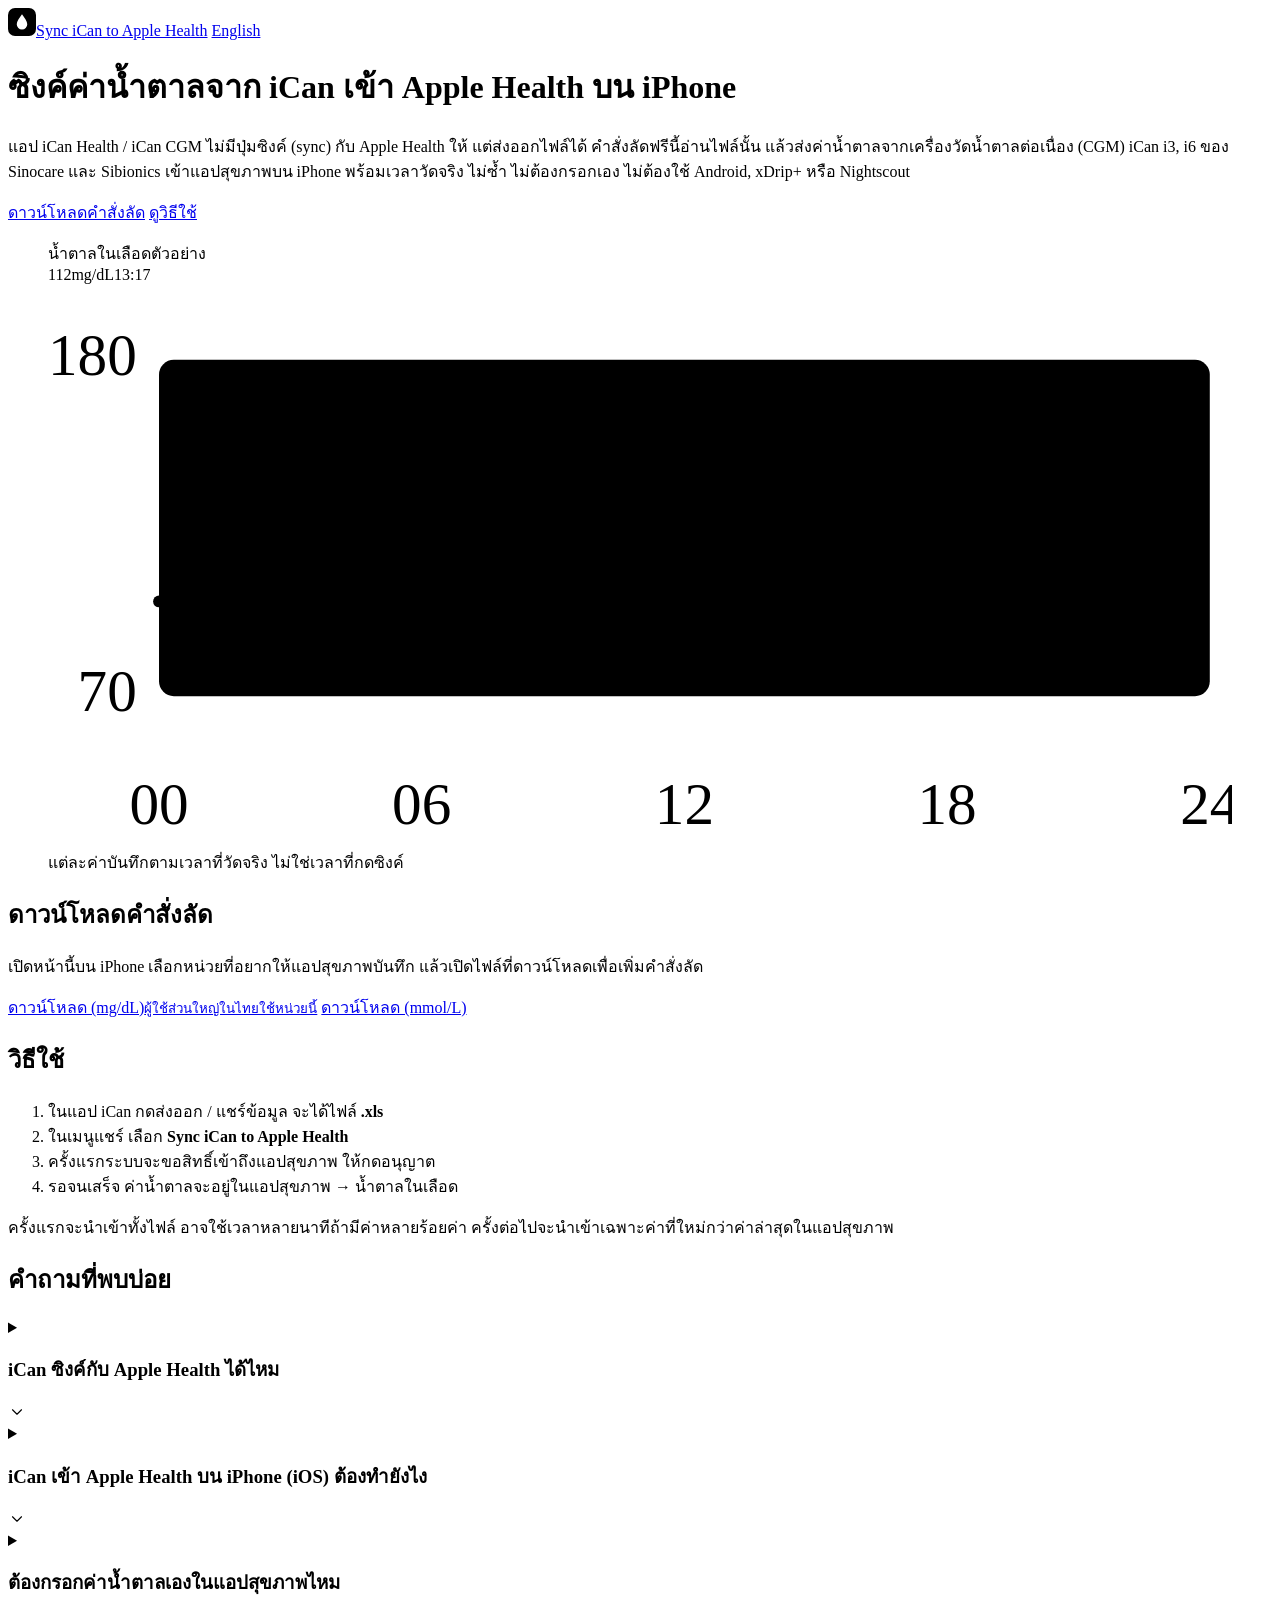
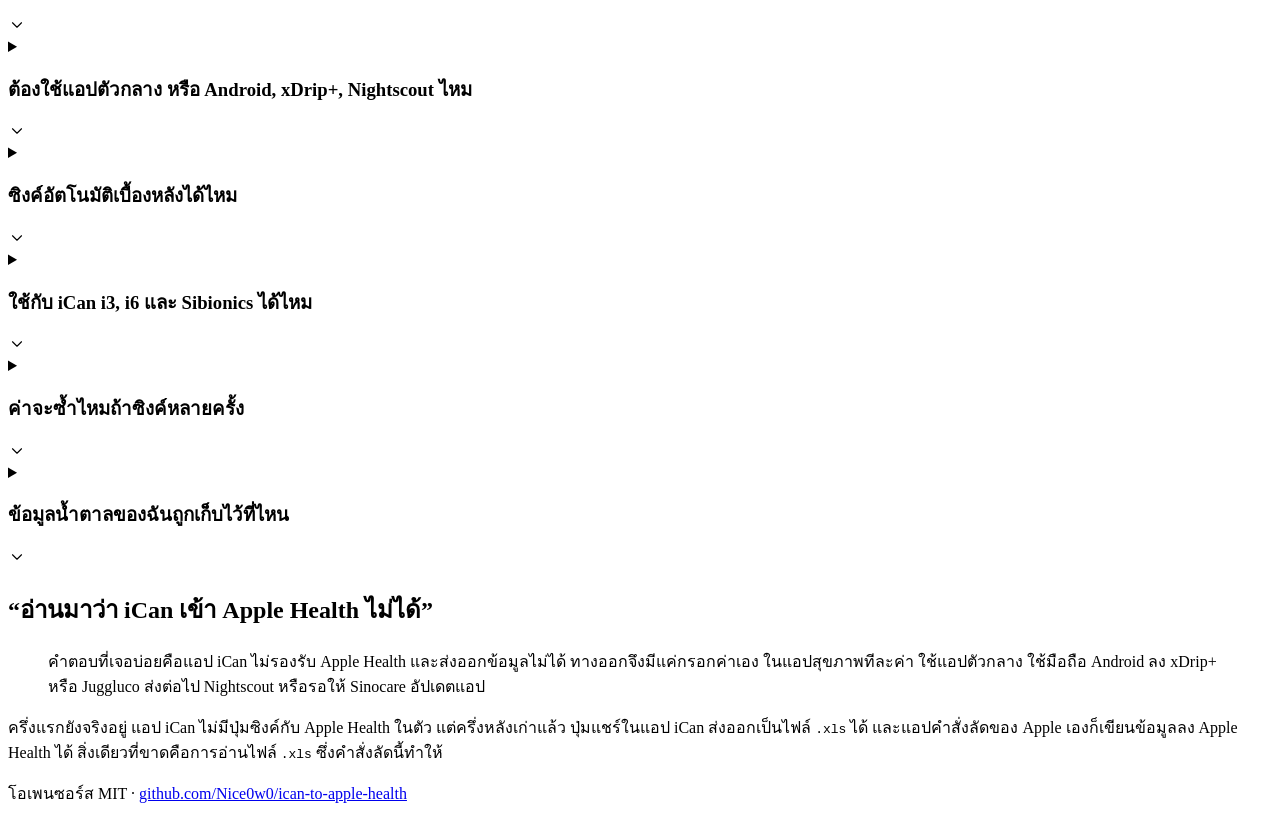
==== public/index.html @ 80357a96 "Give the download pages a direction of their own Redesigned with the unslop skill by Damir Sokolovsk" ====
<!doctype html>
<html lang="th">
<head>
<meta charset="utf-8">
<meta name="viewport" content="width=device-width, initial-scale=1">
<title>ซิงค์ iCan เข้า Apple Health บน iPhone — คำสั่งลัดฟรี</title>
<meta name="description" content="iCan เข้า Apple Health ได้ไหม? ได้ คำสั่งลัดฟรีบน iPhone ส่งค่าน้ำตาลจาก iCan CGM เข้าแอปสุขภาพพร้อมเวลาวัดจริง ไม่ต้องกรอกเอง ไม่ต้องใช้ Android หรือ xDrip+">
<link rel="canonical" href="https://ican-health-sync.vercel.app/">
<link rel="alternate" hreflang="th" href="https://ican-health-sync.vercel.app/">
<link rel="alternate" hreflang="en" href="https://ican-health-sync.vercel.app/en/">
<link rel="alternate" hreflang="x-default" href="https://ican-health-sync.vercel.app/en/">
<meta name="robots" content="index, follow">
<meta name="theme-color" content="#e5354f">

<meta property="og:type" content="website">
<meta property="og:site_name" content="Sync iCan to Apple Health">
<meta property="og:locale" content="th_TH">
<meta property="og:locale:alternate" content="en_US">
<meta property="og:url" content="https://ican-health-sync.vercel.app/">
<meta property="og:title" content="ซิงค์ iCan เข้า Apple Health บน iPhone ได้แล้ว">
<meta property="og:description" content="คำสั่งลัดฟรีที่ส่งค่าน้ำตาลจาก CGM iCan / Sibionics เข้า Apple Health พร้อมเวลาวัดจริง แชร์ไฟล์ แตะครั้งเดียว จบ">
<meta property="og:image" content="https://ican-health-sync.vercel.app/og.png">
<meta property="og:image:width" content="1200">
<meta property="og:image:height" content="630">
<meta name="twitter:card" content="summary_large_image">
<meta name="twitter:title" content="ซิงค์ iCan เข้า Apple Health บน iPhone ได้แล้ว">
<meta name="twitter:description" content="ส่งค่าน้ำตาลจาก CGM iCan / Sibionics เข้า Apple Health ด้วยคำสั่งลัดฟรี">
<meta name="twitter:image" content="https://ican-health-sync.vercel.app/og.png">

<link rel="icon" href="data:image/svg+xml,%3Csvg xmlns='http://www.w3.org/2000/svg' viewBox='0 0 32 32'%3E%3Crect width='32' height='32' rx='8' fill='%23e5354f'/%3E%3Cpath d='M16 7c-3 4.5-6 8-6 11.5a6 6 0 0 0 12 0C22 15 19 11.5 16 7z' fill='%23fff'/%3E%3C/svg%3E">

<script type="application/ld+json">
{
  "@context": "https://schema.org",
  "@graph": [
    {
      "@type": "SoftwareApplication",
      "name": "Sync iCan to Apple Health",
      "alternateName": ["ican-to-apple-health", "iCan CGM to Apple Health"],
      "applicationCategory": "HealthApplication",
      "operatingSystem": "iOS",
      "description": "คำสั่งลัด iOS ที่ส่งค่าน้ำตาลจากไฟล์ส่งออกของ CGM iCan / Sibionics เข้า Apple Health พร้อมเวลาวัดจริง",
      "url": "https://ican-health-sync.vercel.app/",
      "downloadUrl": "https://ican-health-sync.vercel.app/shortcut/mg-dL/Sync%20iCan%20to%20Apple%20Health.shortcut",
      "inLanguage": "th",
      "isAccessibleForFree": true,
      "offers": { "@type": "Offer", "price": "0", "priceCurrency": "THB" },
      "license": "https://opensource.org/licenses/MIT",
      "codeRepository": "https://github.com/Nice0w0/ican-to-apple-health",
      "author": { "@type": "Person", "name": "Nice0w0", "url": "https://github.com/Nice0w0" },
      "dateModified": "2026-11-05"
    },
    {
      "@type": "FAQPage",
      "mainEntity": [
        {
          "@type": "Question",
          "name": "iCan ซิงค์กับ Apple Health ได้ไหม",
          "acceptedAnswer": { "@type": "Answer", "text": "แอป iCan Health / iCan CGM ของ Sinocare ไม่มีปุ่มซิงค์กับ Apple Health ในตัว แต่ส่งออกข้อมูลเป็นไฟล์ .xls ได้ คำสั่งลัด Sync iCan to Apple Health อ่านไฟล์นั้นแล้วบันทึกค่าน้ำตาลลงแอปสุขภาพของ iPhone พร้อมเวลาวัดจริง" }
        },
        {
          "@type": "Question",
          "name": "iCan เข้า Apple Health บน iPhone (iOS) ต้องทำยังไง",
          "acceptedAnswer": { "@type": "Answer", "text": "ติดตั้งคำสั่งลัดจากหน้านี้ครั้งเดียว จากนั้นทุกครั้งที่อยากซิงค์ ให้กดส่งออก / แชร์ข้อมูลในแอป iCan แล้วเลือก Sync iCan to Apple Health ในเมนูแชร์ ค่าจะไปอยู่ที่แอปสุขภาพ → น้ำตาลในเลือด" }
        },
        {
          "@type": "Question",
          "name": "ต้องกรอกค่าน้ำตาลเองในแอปสุขภาพไหม",
          "acceptedAnswer": { "@type": "Answer", "text": "ไม่ต้อง CGM บันทึกค่าทุก 3 นาที ราววันละ 480 ค่า กรอกเองไม่ไหว คำสั่งลัดบันทึกให้ทุกค่าพร้อมเวลาที่วัดจริง" }
        },
        {
          "@type": "Question",
          "name": "ต้องใช้แอปตัวกลาง หรือ Android, xDrip+, Nightscout ไหม",
          "acceptedAnswer": { "@type": "Answer", "text": "ไม่ต้อง ใช้แค่ iPhone แอป iCan และแอปคำสั่งลัดที่มีมากับ iOS อยู่แล้ว ไม่ต้องตั้ง server ไม่ต้องสมัครบัญชีแอปอื่น" }
        },
        {
          "@type": "Question",
          "name": "ซิงค์อัตโนมัติเบื้องหลังได้ไหม",
          "acceptedAnswer": { "@type": "Answer", "text": "ยังไม่ได้ ต้องกดแชร์ไฟล์จากแอป iCan เอง ครั้งแรกนำเข้าทั้งไฟล์ซึ่งอาจใช้เวลาหลายนาที ครั้งต่อไปนำเข้าเฉพาะค่าใหม่ ถ้าซิงค์บ่อยจะเร็วขึ้นมาก" }
        },
        {
          "@type": "Question",
          "name": "ใช้กับ iCan i3, i6 และ Sibionics ได้ไหม",
          "acceptedAnswer": { "@type": "Answer", "text": "ได้ ใช้กับไฟล์ส่งออกจากแอป iCan ภาษาไทย ทั้งรูปแบบเดิมและรูปแบบใหม่หลังอัปเดตเดือนกันยายน 2026" }
        },
        {
          "@type": "Question",
          "name": "ค่าจะซ้ำไหมถ้าซิงค์หลายครั้ง",
          "acceptedAnswer": { "@type": "Answer", "text": "ไม่ซ้ำ คำสั่งลัดถามแอปสุขภาพก่อนว่าค่าล่าสุดที่มีคือเวลาไหน แล้วนำเข้าเฉพาะค่าที่ใหม่กว่า" }
        },
        {
          "@type": "Question",
          "name": "ข้อมูลน้ำตาลของฉันถูกเก็บไว้ที่ไหน",
          "acceptedAnswer": { "@type": "Answer", "text": "ไฟล์ถูกส่งไปแปลงที่ server แล้วส่งค่ากลับมาทันที server ไม่มีฐานข้อมูลและไม่เก็บค่าน้ำตาลไว้ ค่าถูกบันทึกในแอปสุขภาพบน iPhone ของคุณเท่านั้น" }
        }
      ]
    }
  ]
}
</script>

<link rel="stylesheet" href="/site.css">
</head>
<body>
<div class="wrap">
  <nav class="nav">
    <a class="brand" href="/"><svg width="28" height="28" viewBox="0 0 32 32" aria-hidden="true"><rect width="32" height="32" rx="8" fill="var(--accent)"/><path d="M16 7c-3 4.5-6 8-6 11.5a6 6 0 0 0 12 0C22 15 19 11.5 16 7z" fill="#fff"/></svg><span>Sync iCan to Apple Health</span></a>
    <a class="lang" href="/en/" hreflang="en" lang="en">English</a>
  </nav>

  <header class="hero">
    <div>
      <h1>ซิงค์ค่าน้ำตาลจาก iCan เข้า Apple Health บน iPhone</h1>
      <p class="lead">แอป iCan Health / iCan CGM ไม่มีปุ่มซิงค์ (sync) กับ Apple Health ให้ แต่ส่งออกไฟล์ได้ คำสั่งลัดฟรีนี้อ่านไฟล์นั้น แล้วส่งค่าน้ำตาลจากเครื่องวัดน้ำตาลต่อเนื่อง (CGM) iCan i3, i6 ของ Sinocare และ Sibionics เข้าแอปสุขภาพบน iPhone พร้อมเวลาวัดจริง ไม่ซ้ำ ไม่ต้องกรอกเอง ไม่ต้องใช้ Android, xDrip+ หรือ Nightscout</p>
      <div class="actions">
        <a class="btn" href="#download">ดาวน์โหลดคำสั่งลัด</a>
        <a class="link" href="#how">ดูวิธีใช้</a>
      </div>
    </div>
    <figure class="reading">
      <div class="reading-head"><span>น้ำตาลในเลือด</span><span class="tag">ตัวอย่าง</span></div>
      <div class="figure"><span class="value">112</span><span class="unit">mg/dL</span><span class="time">13:17</span></div>
      <svg class="chart" viewBox="0 0 320 152" role="img" aria-label="ตัวอย่างค่าน้ำตาลหนึ่งวันในแอปสุขภาพ ค่าล่าสุด 112 mg/dL เวลา 13:17">
          <rect class="band" x="30" y="20.5" width="284" height="90.9" rx="4"/>
          <line class="grid" x1="30" x2="314" y1="20.5" y2="20.5"/>
          <line class="grid" x1="30" x2="314" y1="111.5" y2="111.5"/>
          <text class="label" x="24" y="24.5" text-anchor="end">180</text>
          <text class="label" x="24" y="115.5" text-anchor="end">70</text>
          <text class="label" x="30.0" y="146" text-anchor="middle">00</text><text class="label" x="101.0" y="146" text-anchor="middle">06</text><text class="label" x="172.0" y="146" text-anchor="middle">12</text><text class="label" x="243.0" y="146" text-anchor="middle">18</text><text class="label" x="314.0" y="146" text-anchor="middle">24</text>
          <circle class="dot" cx="30.0" cy="85.8" r="1.6"/><circle class="dot" cx="31.2" cy="85.8" r="1.6"/><circle class="dot" cx="32.4" cy="85.0" r="1.6"/><circle class="dot" cx="33.5" cy="84.2" r="1.6"/><circle class="dot" cx="34.7" cy="84.2" r="1.6"/><circle class="dot" cx="35.9" cy="83.4" r="1.6"/><circle class="dot" cx="37.1" cy="83.4" r="1.6"/><circle class="dot" cx="38.3" cy="82.5" r="1.6"/><circle class="dot" cx="39.5" cy="82.5" r="1.6"/><circle class="dot" cx="40.6" cy="82.5" r="1.6"/><circle class="dot" cx="41.8" cy="82.5" r="1.6"/><circle class="dot" cx="43.0" cy="82.5" r="1.6"/><circle class="dot" cx="44.2" cy="82.5" r="1.6"/><circle class="dot" cx="45.4" cy="83.4" r="1.6"/><circle class="dot" cx="46.6" cy="83.4" r="1.6"/><circle class="dot" cx="47.8" cy="84.2" r="1.6"/><circle class="dot" cx="48.9" cy="85.0" r="1.6"/><circle class="dot" cx="50.1" cy="85.0" r="1.6"/><circle class="dot" cx="51.3" cy="85.8" r="1.6"/><circle class="dot" cx="52.5" cy="86.7" r="1.6"/><circle class="dot" cx="53.7" cy="87.5" r="1.6"/><circle class="dot" cx="54.8" cy="87.5" r="1.6"/><circle class="dot" cx="56.0" cy="88.3" r="1.6"/><circle class="dot" cx="57.2" cy="89.1" r="1.6"/><circle class="dot" cx="58.4" cy="89.1" r="1.6"/><circle class="dot" cx="59.6" cy="90.0" r="1.6"/><circle class="dot" cx="60.8" cy="90.0" r="1.6"/><circle class="dot" cx="62.0" cy="90.0" r="1.6"/><circle class="dot" cx="63.1" cy="90.8" r="1.6"/><circle class="dot" cx="64.3" cy="90.8" r="1.6"/><circle class="dot" cx="65.5" cy="90.8" r="1.6"/><circle class="dot" cx="66.7" cy="90.8" r="1.6"/><circle class="dot" cx="67.9" cy="90.0" r="1.6"/><circle class="dot" cx="69.0" cy="90.0" r="1.6"/><circle class="dot" cx="70.2" cy="90.0" r="1.6"/><circle class="dot" cx="71.4" cy="89.1" r="1.6"/><circle class="dot" cx="72.6" cy="89.1" r="1.6"/><circle class="dot" cx="73.8" cy="88.3" r="1.6"/><circle class="dot" cx="75.0" cy="88.3" r="1.6"/><circle class="dot" cx="76.2" cy="87.5" r="1.6"/><circle class="dot" cx="77.3" cy="87.5" r="1.6"/><circle class="dot" cx="78.5" cy="86.7" r="1.6"/><circle class="dot" cx="79.7" cy="86.7" r="1.6"/><circle class="dot" cx="80.9" cy="86.7" r="1.6"/><circle class="dot" cx="82.1" cy="86.7" r="1.6"/><circle class="dot" cx="83.2" cy="86.7" r="1.6"/><circle class="dot" cx="84.4" cy="86.7" r="1.6"/><circle class="dot" cx="85.6" cy="86.7" r="1.6"/><circle class="dot" cx="86.8" cy="86.7" r="1.6"/><circle class="dot" cx="88.0" cy="87.5" r="1.6"/><circle class="dot" cx="89.2" cy="87.5" r="1.6"/><circle class="dot" cx="90.3" cy="88.3" r="1.6"/><circle class="dot" cx="91.5" cy="88.3" r="1.6"/><circle class="dot" cx="92.7" cy="89.1" r="1.6"/><circle class="dot" cx="93.9" cy="90.0" r="1.6"/><circle class="dot" cx="95.1" cy="90.0" r="1.6"/><circle class="dot" cx="96.3" cy="90.8" r="1.6"/><circle class="dot" cx="97.5" cy="91.6" r="1.6"/><circle class="dot" cx="98.6" cy="92.5" r="1.6"/><circle class="dot" cx="99.8" cy="92.5" r="1.6"/><circle class="dot" cx="101.0" cy="93.3" r="1.6"/><circle class="dot" cx="102.2" cy="93.3" r="1.6"/><circle class="dot" cx="103.4" cy="94.1" r="1.6"/><circle class="dot" cx="104.5" cy="94.1" r="1.6"/><circle class="dot" cx="105.7" cy="94.1" r="1.6"/><circle class="dot" cx="106.9" cy="94.1" r="1.6"/><circle class="dot" cx="108.1" cy="94.1" r="1.6"/><circle class="dot" cx="109.3" cy="93.3" r="1.6"/><circle class="dot" cx="110.5" cy="93.3" r="1.6"/><circle class="dot" cx="111.7" cy="92.5" r="1.6"/><circle class="dot" cx="112.8" cy="91.6" r="1.6"/><circle class="dot" cx="114.0" cy="90.8" r="1.6"/><circle class="dot" cx="115.2" cy="90.0" r="1.6"/><circle class="dot" cx="116.4" cy="88.3" r="1.6"/><circle class="dot" cx="117.6" cy="85.8" r="1.6"/><circle class="dot" cx="118.8" cy="83.4" r="1.6"/><circle class="dot" cx="119.9" cy="80.1" r="1.6"/><circle class="dot" cx="121.1" cy="75.9" r="1.6"/><circle class="dot" cx="122.3" cy="71.0" r="1.6"/><circle class="dot" cx="123.5" cy="65.2" r="1.6"/><circle class="dot" cx="124.7" cy="58.6" r="1.6"/><circle class="dot" cx="125.9" cy="51.9" r="1.6"/><circle class="dot" cx="127.0" cy="46.2" r="1.6"/><circle class="dot" cx="128.2" cy="40.4" r="1.6"/><circle class="dot" cx="129.4" cy="36.2" r="1.6"/><circle class="dot" cx="130.6" cy="33.8" r="1.6"/><circle class="dot" cx="131.8" cy="32.9" r="1.6"/><circle class="dot" cx="132.9" cy="33.8" r="1.6"/><circle class="dot" cx="134.1" cy="37.1" r="1.6"/><circle class="dot" cx="135.3" cy="41.2" r="1.6"/><circle class="dot" cx="136.5" cy="47.0" r="1.6"/><circle class="dot" cx="137.7" cy="52.8" r="1.6"/><circle class="dot" cx="138.9" cy="59.4" r="1.6"/><circle class="dot" cx="140.1" cy="66.0" r="1.6"/><circle class="dot" cx="141.2" cy="71.8" r="1.6"/><circle class="dot" cx="142.4" cy="75.9" r="1.6"/><circle class="dot" cx="143.6" cy="80.1" r="1.6"/><circle class="dot" cx="144.8" cy="83.4" r="1.6"/><circle class="dot" cx="146.0" cy="85.8" r="1.6"/><circle class="dot" cx="147.1" cy="87.5" r="1.6"/><circle class="dot" cx="148.3" cy="88.3" r="1.6"/><circle class="dot" cx="149.5" cy="89.1" r="1.6"/><circle class="dot" cx="150.7" cy="89.1" r="1.6"/><circle class="dot" cx="151.9" cy="89.1" r="1.6"/><circle class="dot" cx="153.1" cy="89.1" r="1.6"/><circle class="dot" cx="154.2" cy="89.1" r="1.6"/><circle class="dot" cx="155.4" cy="88.3" r="1.6"/><circle class="dot" cx="156.6" cy="88.3" r="1.6"/><circle class="dot" cx="157.8" cy="87.5" r="1.6"/><circle class="dot" cx="159.0" cy="86.7" r="1.6"/><circle class="dot" cx="160.2" cy="86.7" r="1.6"/><circle class="dot" cx="161.3" cy="85.8" r="1.6"/><circle class="dot" cx="162.5" cy="85.0" r="1.6"/><circle class="dot" cx="163.7" cy="84.2" r="1.6"/><circle class="dot" cx="164.9" cy="82.5" r="1.6"/><circle class="dot" cx="166.1" cy="81.7" r="1.6"/><circle class="dot" cx="167.3" cy="79.2" r="1.6"/><circle class="dot" cx="168.4" cy="76.7" r="1.6"/><circle class="dot" cx="169.6" cy="73.4" r="1.6"/><circle class="dot" cx="170.8" cy="68.5" r="1.6"/><circle class="dot" cx="172.0" cy="63.5" r="1.6"/><circle class="dot" cx="173.2" cy="58.6" r="1.6"/><circle class="dot" cx="174.4" cy="53.6" r="1.6"/><circle class="dot" cx="175.6" cy="49.5" r="1.6"/><circle class="dot" cx="176.7" cy="47.0" r="1.6"/><circle class="dot" cx="177.9" cy="46.2" r="1.6"/><circle class="dot" cx="179.1" cy="47.8" r="1.6"/><circle class="dot" cx="180.3" cy="51.1" r="1.6"/><circle class="dot" cx="181.5" cy="56.1" r="1.6"/><circle class="dot" cx="182.7" cy="61.9" r="1.6"/><circle class="dot" cx="183.8" cy="68.5" r="1.6"/><circle class="dot" cx="185.0" cy="74.3" r="1.6"/>
          <circle class="now-ring" cx="187.2" cy="76.7" r="8"/>
          <circle class="now" cx="187.2" cy="76.7" r="4"/>
        </svg>
      <figcaption class="caption">แต่ละค่าบันทึกตามเวลาที่วัดจริง ไม่ใช่เวลาที่กดซิงค์</figcaption>
    </figure>
  </header>
</div>

<main class="wrap">
  <section class="block" id="download">
    <h2>ดาวน์โหลดคำสั่งลัด</h2>
    <p class="intro">เปิดหน้านี้บน iPhone เลือกหน่วยที่อยากให้แอปสุขภาพบันทึก แล้วเปิดไฟล์ที่ดาวน์โหลดเพื่อเพิ่มคำสั่งลัด</p>
    <div class="downloads">
        <a class="btn" href="/shortcut/mg-dL/Sync%20iCan%20to%20Apple%20Health.shortcut" download>ดาวน์โหลด (mg/dL)<small>ผู้ใช้ส่วนใหญ่ในไทยใช้หน่วยนี้</small></a>
        <a class="btn secondary" href="/shortcut/mmol-L/Sync%20iCan%20to%20Apple%20Health.shortcut" download>ดาวน์โหลด (mmol/L)</a>
    </div>
  </section>
  <section class="block" id="how">
    <h2>วิธีใช้</h2>
    <ol class="steps">
      <li><span>ในแอป iCan กดส่งออก / แชร์ข้อมูล จะได้ไฟล์ <strong>.xls</strong></span></li>
      <li><span>ในเมนูแชร์ เลือก <strong>Sync iCan to Apple Health</strong></span></li>
      <li><span>ครั้งแรกระบบจะขอสิทธิ์เข้าถึงแอปสุขภาพ ให้กดอนุญาต</span></li>
      <li><span>รอจนเสร็จ ค่าน้ำตาลจะอยู่ในแอปสุขภาพ → น้ำตาลในเลือด</span></li>
    </ol>
    <p class="muted">ครั้งแรกจะนำเข้าทั้งไฟล์ อาจใช้เวลาหลายนาทีถ้ามีค่าหลายร้อยค่า ครั้งต่อไปจะนำเข้าเฉพาะค่าที่ใหม่กว่าค่าล่าสุดในแอปสุขภาพ</p>
  </section>
  <section class="block" id="faq">
    <h2>คำถามที่พบบ่อย</h2>
    <div class="faq">
      <details>
        <summary><h3>iCan ซิงค์กับ Apple Health ได้ไหม</h3><svg width="18" height="18" viewBox="0 0 24 24" fill="none" stroke="currentColor" stroke-width="1.5" stroke-linecap="round" stroke-linejoin="round" aria-hidden="true"><path d="m6 9 6 6 6-6"/></svg></summary>
        <p>แอป iCan Health / iCan CGM ของ Sinocare ไม่มีปุ่มซิงค์กับ Apple Health ในตัว แต่ส่งออกข้อมูลเป็นไฟล์ .xls ได้ คำสั่งลัด Sync iCan to Apple Health อ่านไฟล์นั้นแล้วบันทึกค่าน้ำตาลลงแอปสุขภาพของ iPhone พร้อมเวลาวัดจริง</p>
      </details>
      <details>
        <summary><h3>iCan เข้า Apple Health บน iPhone (iOS) ต้องทำยังไง</h3><svg width="18" height="18" viewBox="0 0 24 24" fill="none" stroke="currentColor" stroke-width="1.5" stroke-linecap="round" stroke-linejoin="round" aria-hidden="true"><path d="m6 9 6 6 6-6"/></svg></summary>
        <p>ติดตั้งคำสั่งลัดจากหน้านี้ครั้งเดียว จากนั้นทุกครั้งที่อยากซิงค์ ให้กดส่งออก / แชร์ข้อมูลในแอป iCan แล้วเลือก <strong>Sync iCan to Apple Health</strong> ในเมนูแชร์ ค่าจะไปอยู่ที่แอปสุขภาพ → น้ำตาลในเลือด</p>
      </details>
      <details>
        <summary><h3>ต้องกรอกค่าน้ำตาลเองในแอปสุขภาพไหม</h3><svg width="18" height="18" viewBox="0 0 24 24" fill="none" stroke="currentColor" stroke-width="1.5" stroke-linecap="round" stroke-linejoin="round" aria-hidden="true"><path d="m6 9 6 6 6-6"/></svg></summary>
        <p>ไม่ต้อง CGM บันทึกค่าทุก 3 นาที ราววันละ 480 ค่า กรอกเองไม่ไหว คำสั่งลัดบันทึกให้ทุกค่าพร้อมเวลาที่วัดจริง</p>
      </details>
      <details>
        <summary><h3>ต้องใช้แอปตัวกลาง หรือ Android, xDrip+, Nightscout ไหม</h3><svg width="18" height="18" viewBox="0 0 24 24" fill="none" stroke="currentColor" stroke-width="1.5" stroke-linecap="round" stroke-linejoin="round" aria-hidden="true"><path d="m6 9 6 6 6-6"/></svg></summary>
        <p>ไม่ต้อง ใช้แค่ iPhone แอป iCan และแอปคำสั่งลัดที่มีมากับ iOS อยู่แล้ว ไม่ต้องตั้ง server ไม่ต้องสมัครบัญชีแอปอื่น</p>
      </details>
      <details>
        <summary><h3>ซิงค์อัตโนมัติเบื้องหลังได้ไหม</h3><svg width="18" height="18" viewBox="0 0 24 24" fill="none" stroke="currentColor" stroke-width="1.5" stroke-linecap="round" stroke-linejoin="round" aria-hidden="true"><path d="m6 9 6 6 6-6"/></svg></summary>
        <p>ยังไม่ได้ ต้องกดแชร์ไฟล์จากแอป iCan เอง ครั้งแรกนำเข้าทั้งไฟล์ซึ่งอาจใช้เวลาหลายนาที ครั้งต่อไปนำเข้าเฉพาะค่าใหม่ ถ้าซิงค์บ่อยจะเร็วขึ้นมาก</p>
      </details>
      <details>
        <summary><h3>ใช้กับ iCan i3, i6 และ Sibionics ได้ไหม</h3><svg width="18" height="18" viewBox="0 0 24 24" fill="none" stroke="currentColor" stroke-width="1.5" stroke-linecap="round" stroke-linejoin="round" aria-hidden="true"><path d="m6 9 6 6 6-6"/></svg></summary>
        <p>ได้ ใช้กับไฟล์ส่งออกจากแอป iCan ภาษาไทย ทั้งรูปแบบเดิมและรูปแบบใหม่หลังอัปเดตเดือนกันยายน 2026</p>
      </details>
      <details>
        <summary><h3>ค่าจะซ้ำไหมถ้าซิงค์หลายครั้ง</h3><svg width="18" height="18" viewBox="0 0 24 24" fill="none" stroke="currentColor" stroke-width="1.5" stroke-linecap="round" stroke-linejoin="round" aria-hidden="true"><path d="m6 9 6 6 6-6"/></svg></summary>
        <p>ไม่ซ้ำ คำสั่งลัดถามแอปสุขภาพก่อนว่าค่าล่าสุดที่มีคือเวลาไหน แล้วนำเข้าเฉพาะค่าที่ใหม่กว่า</p>
      </details>
      <details>
        <summary><h3>ข้อมูลน้ำตาลของฉันถูกเก็บไว้ที่ไหน</h3><svg width="18" height="18" viewBox="0 0 24 24" fill="none" stroke="currentColor" stroke-width="1.5" stroke-linecap="round" stroke-linejoin="round" aria-hidden="true"><path d="m6 9 6 6 6-6"/></svg></summary>
        <p>ไฟล์ถูกส่งไปแปลงที่ server แล้วส่งค่ากลับมาทันที server ไม่มีฐานข้อมูลและไม่เก็บค่าน้ำตาลไว้ ค่าถูกบันทึกในแอปสุขภาพบน iPhone ของคุณเท่านั้น</p>
      </details>
    </div>
  </section>
  <section class="block">
    <h2>“อ่านมาว่า iCan เข้า Apple Health ไม่ได้”</h2>
    <blockquote class="heard"><p>คำตอบที่เจอบ่อยคือแอป iCan ไม่รองรับ Apple Health และส่งออกข้อมูลไม่ได้ ทางออกจึงมีแค่กรอกค่าเอง ในแอปสุขภาพทีละค่า ใช้แอปตัวกลาง ใช้มือถือ Android ลง xDrip+ หรือ Juggluco ส่งต่อไป Nightscout หรือรอให้ Sinocare อัปเดตแอป</p></blockquote>
    <p>ครึ่งแรกยังจริงอยู่ แอป iCan ไม่มีปุ่มซิงค์กับ Apple Health ในตัว แต่ครึ่งหลังเก่าแล้ว ปุ่มแชร์ในแอป iCan ส่งออกเป็นไฟล์ <code>.xls</code> ได้ และแอปคำสั่งลัดของ Apple เองก็เขียนข้อมูลลง Apple Health ได้ สิ่งเดียวที่ขาดคือการอ่านไฟล์ <code>.xls</code> ซึ่งคำสั่งลัดนี้ทำให้</p>
  </section>
</main>

<div class="wrap">
  <footer class="foot"><p>โอเพนซอร์ส MIT · <a href="https://github.com/Nice0w0/ican-to-apple-health">github.com/Nice0w0/ican-to-apple-health</a></p></footer>
</div>
</body>
</html>
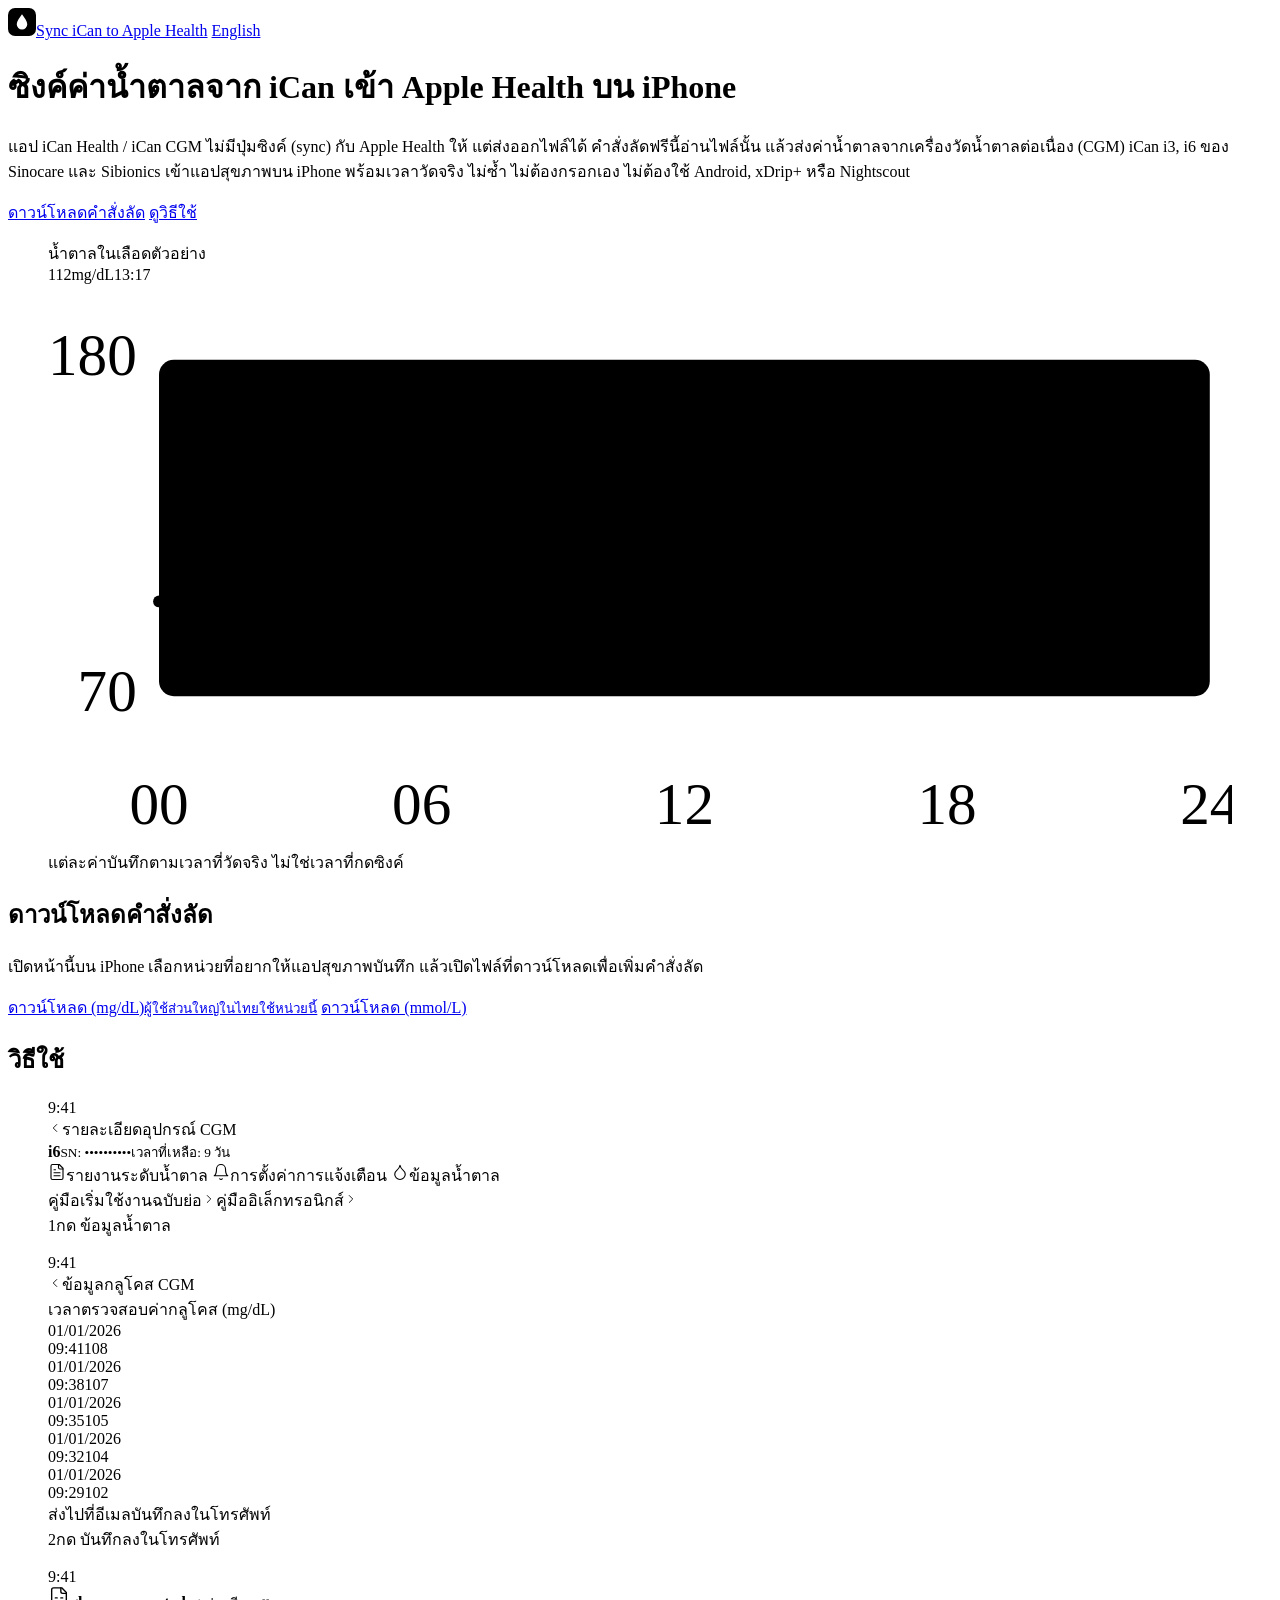
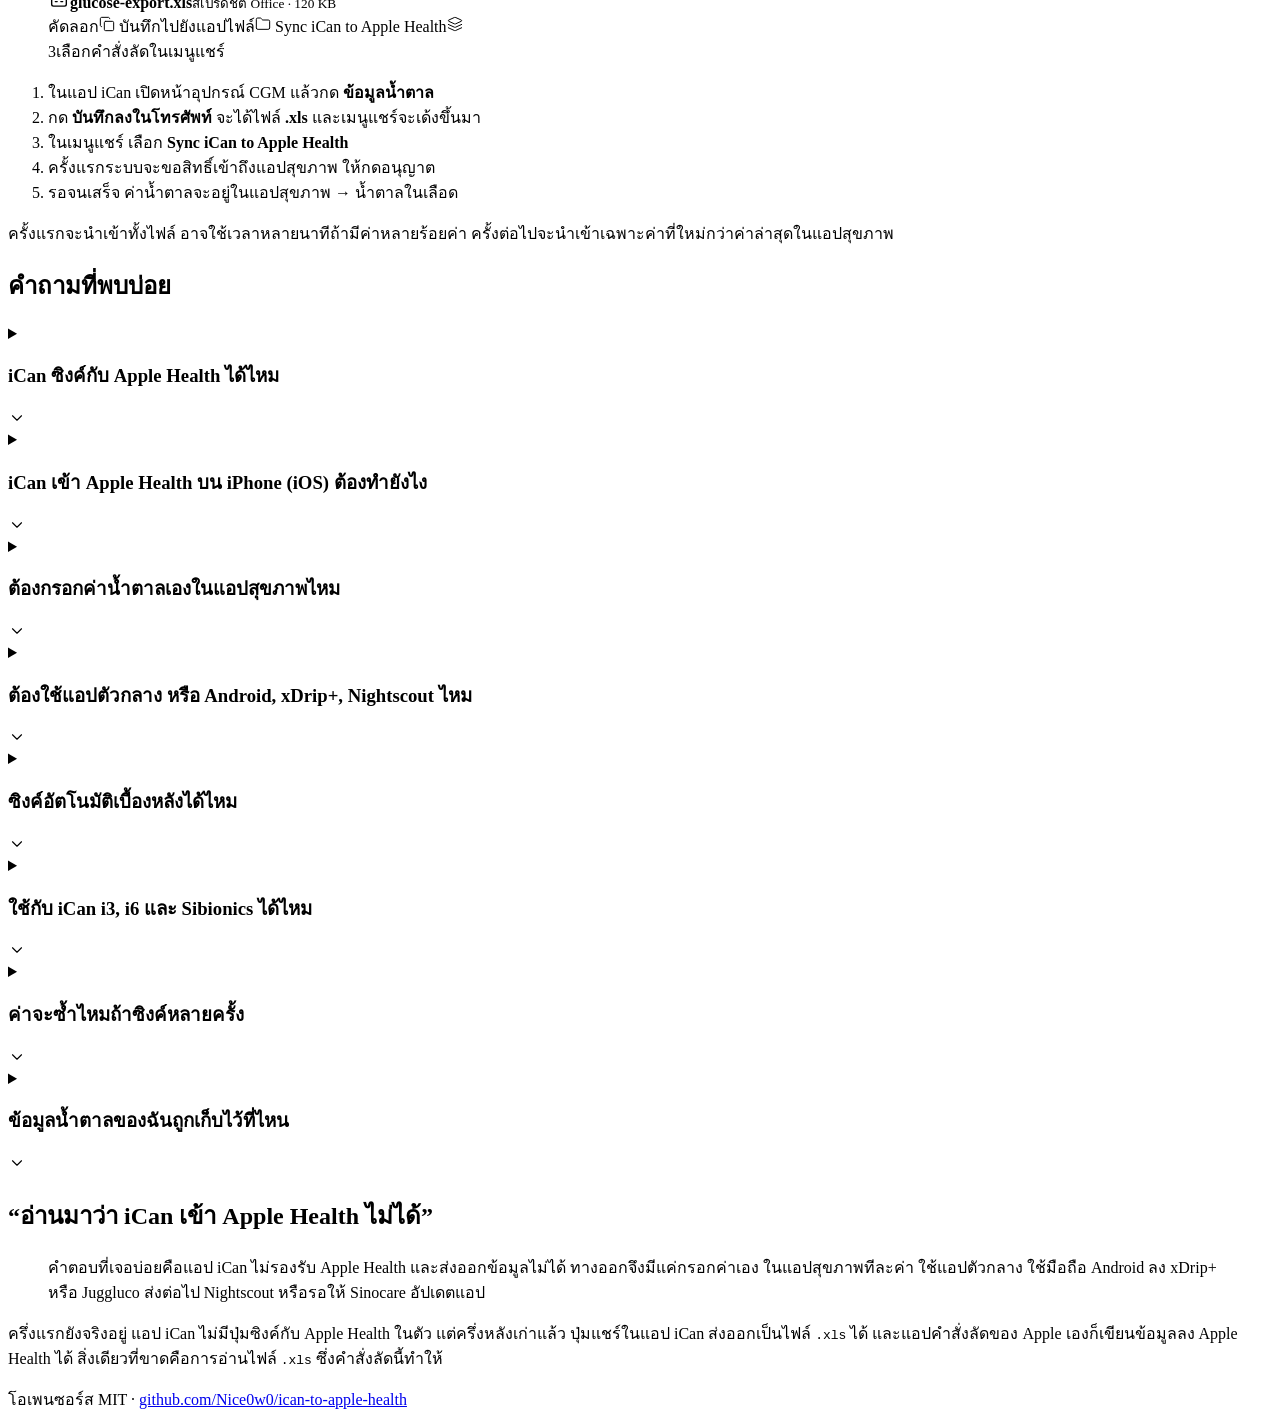
==== commit e99799bf: "Show the three taps in the iCan app, with placeholder data The how-to now has the real path, taken f" ====
--- a/public/index.html
+++ b/public/index.html
@@ -147,8 +147,52 @@
   </section>
   <section class="block" id="how">
     <h2>วิธีใช้</h2>
+    <div class="phones" role="list" aria-label="ภาพตัวอย่างหน้าจอ 3 ขั้นตอน ไม่ใช่ข้อมูลจริง">
+      <figure class="shot" role="listitem">
+        <div class="phone" aria-hidden="true">
+          <div class="bar">9:41</div>
+          <div class="appbar"><svg width="14" height="14" viewBox="0 0 24 24" fill="none" stroke="currentColor" stroke-width="1.5" stroke-linecap="round" stroke-linejoin="round" aria-hidden="true"><path d="m15 18-6-6 6-6"/></svg><span>รายละเอียดอุปกรณ์ CGM</span></div>
+          <div class="screen">
+            <div class="device"><span class="sensor"></span><span><b>i6</b><small>SN: ••••••••••</small><small>เวลาที่เหลือ: 9 วัน</small></span></div>
+            <div class="tiles">
+              <span><svg width="18" height="18" viewBox="0 0 24 24" fill="none" stroke="currentColor" stroke-width="1.5" stroke-linecap="round" stroke-linejoin="round" aria-hidden="true"><path d="M15 2H6a2 2 0 0 0-2 2v16a2 2 0 0 0 2 2h12a2 2 0 0 0 2-2V7Z"/><path d="M14 2v4a2 2 0 0 0 2 2h4"/><path d="M16 13H8"/><path d="M16 17H8"/><path d="M10 9H8"/></svg>รายงานระดับน้ำตาล</span>
+              <span><svg width="18" height="18" viewBox="0 0 24 24" fill="none" stroke="currentColor" stroke-width="1.5" stroke-linecap="round" stroke-linejoin="round" aria-hidden="true"><path d="M6 8a6 6 0 0 1 12 0c0 7 3 9 3 9H3s3-2 3-9"/><path d="M10.3 21a1.94 1.94 0 0 0 3.4 0"/></svg>การตั้งค่าการแจ้งเตือน</span>
+              <span class="tap"><svg width="18" height="18" viewBox="0 0 24 24" fill="none" stroke="currentColor" stroke-width="1.5" stroke-linecap="round" stroke-linejoin="round" aria-hidden="true"><path d="M12 22a7 7 0 0 0 7-7c0-2-1-3.9-3-5.5s-3.5-4-4-6.5c-.5 2.5-2 4.9-4 6.5C6 11.1 5 13 5 15a7 7 0 0 0 7 7z"/></svg>ข้อมูลน้ำตาล</span>
+            </div>
+            <div class="menu"><span>คู่มือเริ่มใช้งานฉบับย่อ<svg width="14" height="14" viewBox="0 0 24 24" fill="none" stroke="currentColor" stroke-width="1.5" stroke-linecap="round" stroke-linejoin="round" aria-hidden="true"><path d="m9 18 6-6-6-6"/></svg></span><span>คู่มืออิเล็กทรอนิกส์<svg width="14" height="14" viewBox="0 0 24 24" fill="none" stroke="currentColor" stroke-width="1.5" stroke-linecap="round" stroke-linejoin="round" aria-hidden="true"><path d="m9 18 6-6-6-6"/></svg></span></div>
+          </div>
+        </div>
+        <figcaption><span class="n">1</span>กด ข้อมูลน้ำตาล</figcaption>
+      </figure>
+      <figure class="shot" role="listitem">
+        <div class="phone" aria-hidden="true">
+          <div class="bar">9:41</div>
+          <div class="appbar"><svg width="14" height="14" viewBox="0 0 24 24" fill="none" stroke="currentColor" stroke-width="1.5" stroke-linecap="round" stroke-linejoin="round" aria-hidden="true"><path d="m15 18-6-6 6-6"/></svg><span>ข้อมูลกลูโคส CGM</span></div>
+          <div class="screen">
+            <div class="table"><div class="row head"><span>เวลาตรวจสอบ</span><span>ค่ากลูโคส (mg/dL)</span></div><div class="row"><span>01/01/2026<br>09:41</span><span>108</span></div><div class="row"><span>01/01/2026<br>09:38</span><span>107</span></div><div class="row"><span>01/01/2026<br>09:35</span><span>105</span></div><div class="row"><span>01/01/2026<br>09:32</span><span>104</span></div><div class="row"><span>01/01/2026<br>09:29</span><span>102</span></div></div>
+            <div class="buttons"><span>ส่งไปที่อีเมล</span><span class="tap primary">บันทึกลงในโทรศัพท์</span></div>
+          </div>
+        </div>
+        <figcaption><span class="n">2</span>กด บันทึกลงในโทรศัพท์</figcaption>
+      </figure>
+      <figure class="shot" role="listitem">
+        <div class="phone sheet-bg" aria-hidden="true">
+          <div class="bar">9:41</div>
+          <div class="sheet">
+            <div class="file"><svg width="22" height="22" viewBox="0 0 24 24" fill="none" stroke="currentColor" stroke-width="1.5" stroke-linecap="round" stroke-linejoin="round" aria-hidden="true"><path d="M15 2H6a2 2 0 0 0-2 2v16a2 2 0 0 0 2 2h12a2 2 0 0 0 2-2V7Z"/><path d="M14 2v4a2 2 0 0 0 2 2h4"/><path d="M8 13h2"/><path d="M14 13h2"/><path d="M8 17h2"/><path d="M14 17h2"/></svg><span><b>glucose-export.xls</b><small>สเปรดชีต Office · 120 KB</small></span></div>
+            <div class="actions-list">
+              <span>คัดลอก<svg width="16" height="16" viewBox="0 0 24 24" fill="none" stroke="currentColor" stroke-width="1.5" stroke-linecap="round" stroke-linejoin="round" aria-hidden="true"><rect width="14" height="14" x="8" y="8" rx="2"/><path d="M4 16c-1.1 0-2-.9-2-2V4c0-1.1.9-2 2-2h10c1.1 0 2 .9 2 2"/></svg></span>
+              <span>บันทึกไปยังแอปไฟล์<svg width="16" height="16" viewBox="0 0 24 24" fill="none" stroke="currentColor" stroke-width="1.5" stroke-linecap="round" stroke-linejoin="round" aria-hidden="true"><path d="M20 20a2 2 0 0 0 2-2V8a2 2 0 0 0-2-2h-7.9a2 2 0 0 1-1.69-.9L9.6 3.9A2 2 0 0 0 7.93 3H4a2 2 0 0 0-2 2v13a2 2 0 0 0 2 2Z"/></svg></span>
+              <span class="tap">Sync iCan to Apple Health<svg width="16" height="16" viewBox="0 0 24 24" fill="none" stroke="currentColor" stroke-width="1.5" stroke-linecap="round" stroke-linejoin="round" aria-hidden="true"><path d="m12.83 2.18a2 2 0 0 0-1.66 0L2.6 6.08a1 1 0 0 0 0 1.83l8.58 3.91a2 2 0 0 0 1.66 0l8.58-3.9a1 1 0 0 0 0-1.83Z"/><path d="m22 17.65-9.17 4.16a2 2 0 0 1-1.66 0L2 17.65"/><path d="m22 12.65-9.17 4.16a2 2 0 0 1-1.66 0L2 12.65"/></svg></span>
+            </div>
+          </div>
+        </div>
+        <figcaption><span class="n">3</span>เลือกคำสั่งลัดในเมนูแชร์</figcaption>
+      </figure>
+    </div>
     <ol class="steps">
-      <li><span>ในแอป iCan กดส่งออก / แชร์ข้อมูล จะได้ไฟล์ <strong>.xls</strong></span></li>
+      <li><span>ในแอป iCan เปิดหน้าอุปกรณ์ CGM แล้วกด <strong>ข้อมูลน้ำตาล</strong></span></li>
+      <li><span>กด <strong>บันทึกลงในโทรศัพท์</strong> จะได้ไฟล์ <strong>.xls</strong> และเมนูแชร์จะเด้งขึ้นมา</span></li>
       <li><span>ในเมนูแชร์ เลือก <strong>Sync iCan to Apple Health</strong></span></li>
       <li><span>ครั้งแรกระบบจะขอสิทธิ์เข้าถึงแอปสุขภาพ ให้กดอนุญาต</span></li>
       <li><span>รอจนเสร็จ ค่าน้ำตาลจะอยู่ในแอปสุขภาพ → น้ำตาลในเลือด</span></li>
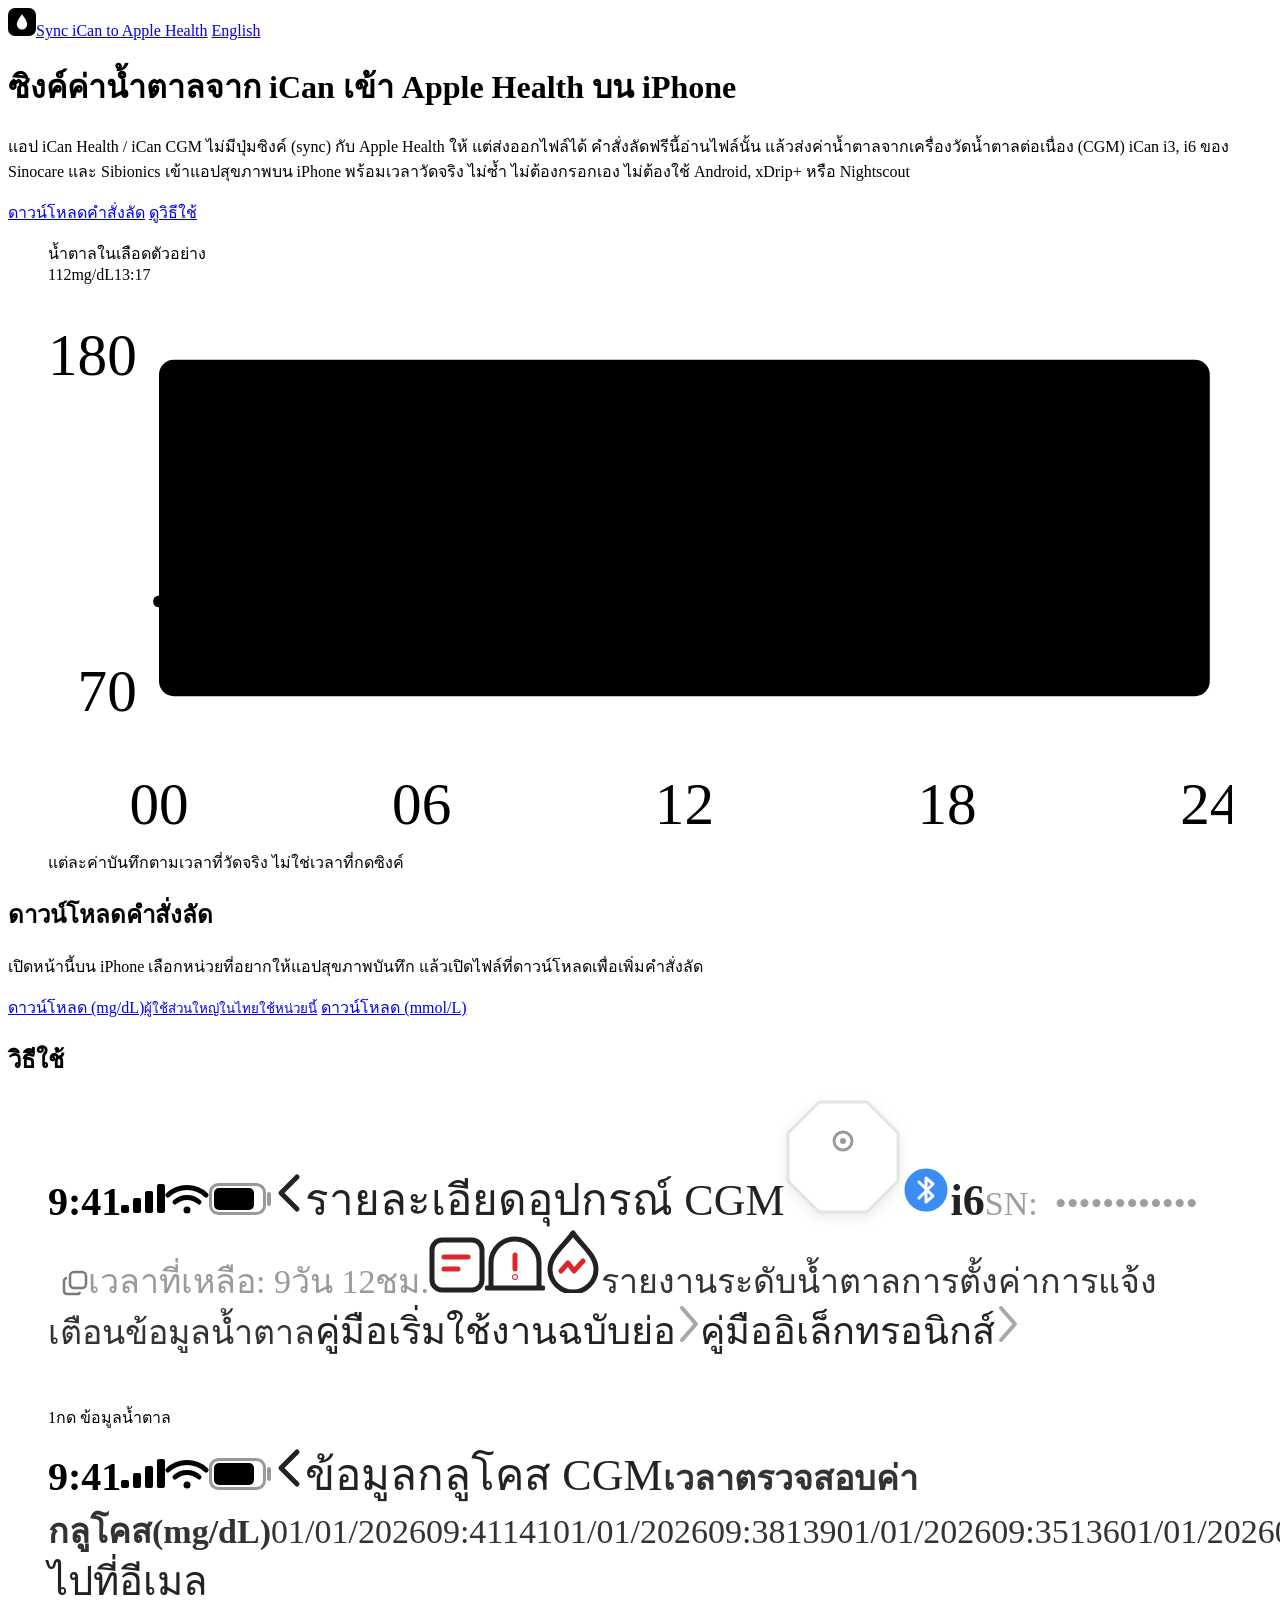
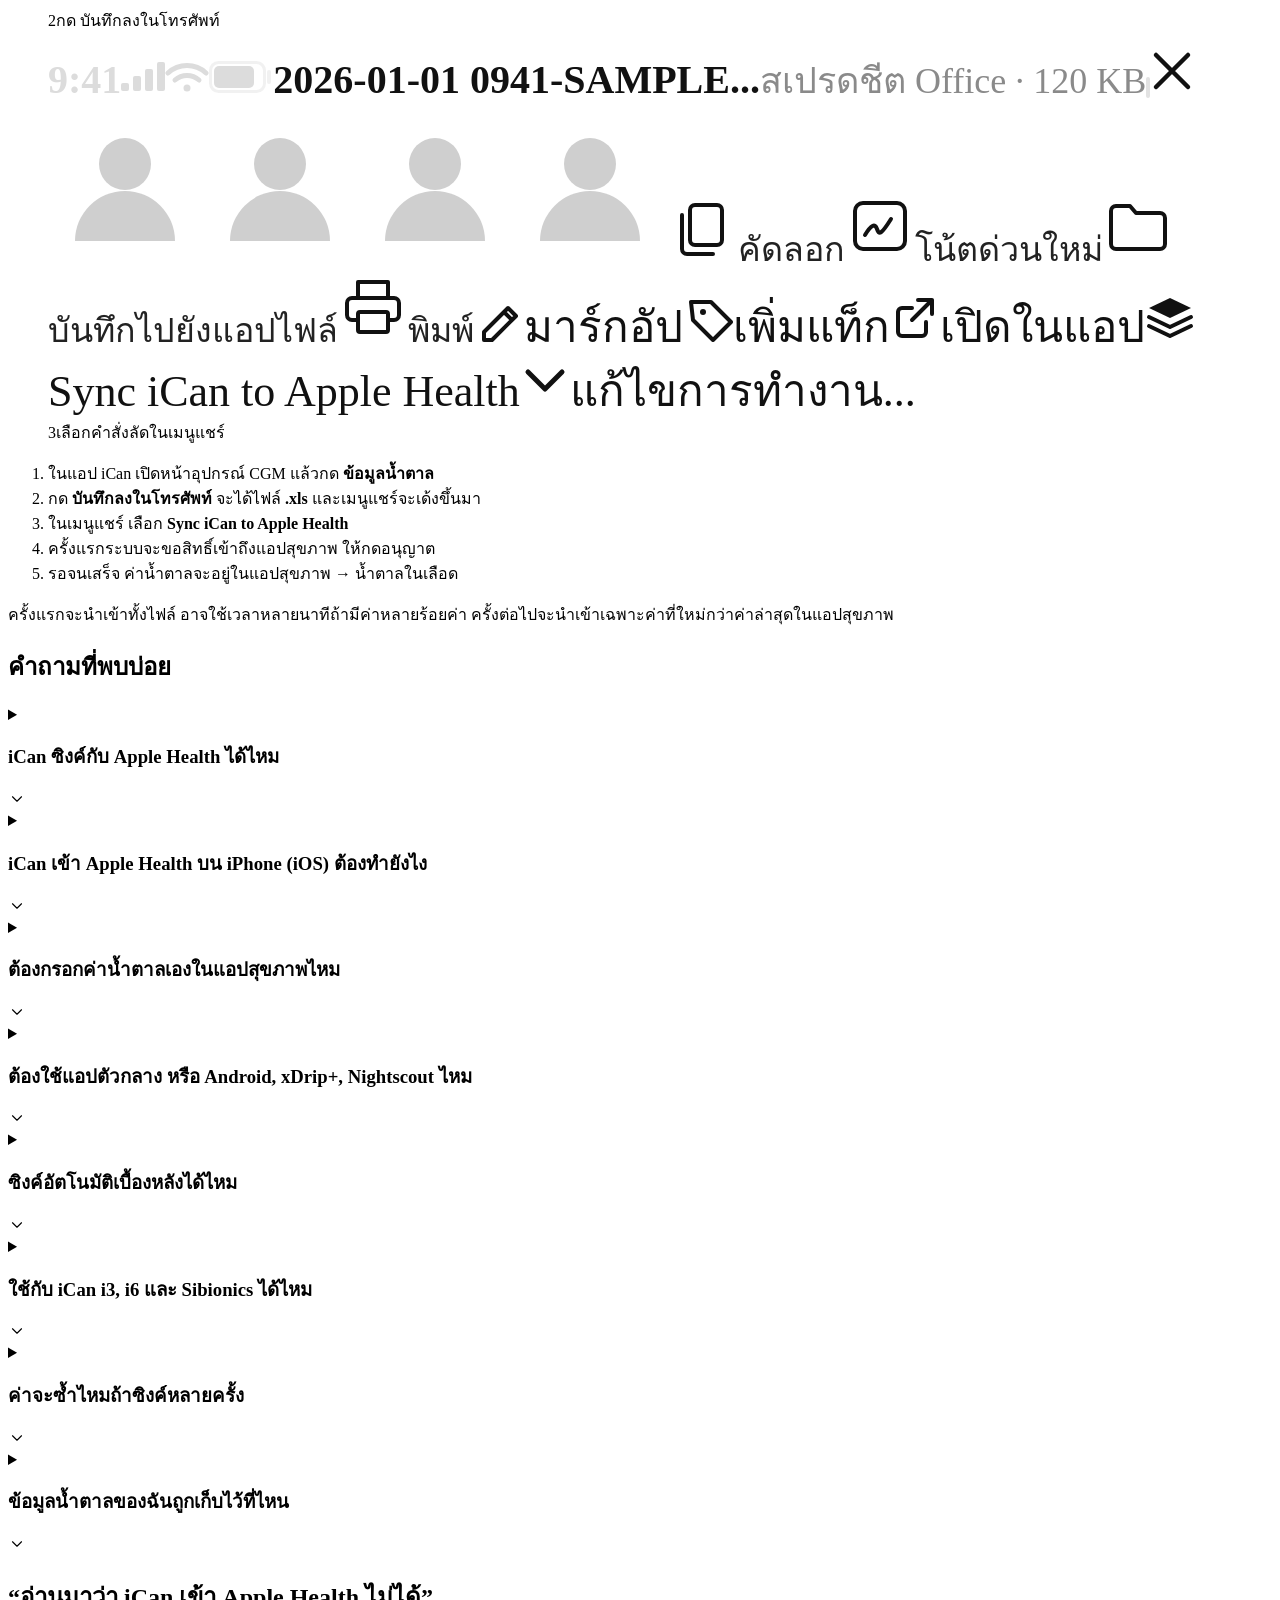
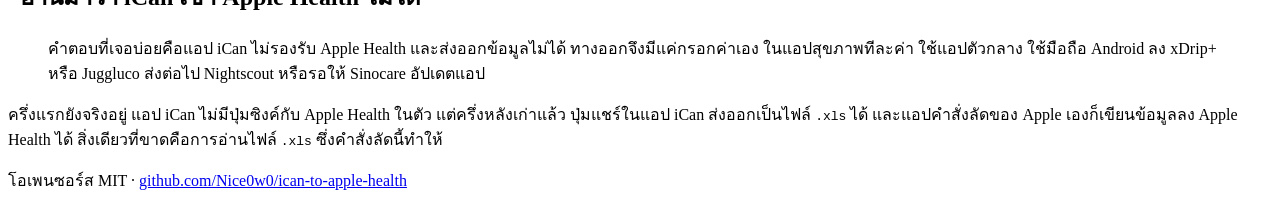
==== commit 24d744e3: "Redraw the how-to screens to match the real iCan app The three screens are rebuilt at the screenshot" ====
--- a/public/index.html
+++ b/public/index.html
@@ -149,44 +149,15 @@
     <h2>วิธีใช้</h2>
     <div class="phones" role="list" aria-label="ภาพตัวอย่างหน้าจอ 3 ขั้นตอน ไม่ใช่ข้อมูลจริง">
       <figure class="shot" role="listitem">
-        <div class="phone" aria-hidden="true">
-          <div class="bar">9:41</div>
-          <div class="appbar"><svg width="14" height="14" viewBox="0 0 24 24" fill="none" stroke="currentColor" stroke-width="1.5" stroke-linecap="round" stroke-linejoin="round" aria-hidden="true"><path d="m15 18-6-6 6-6"/></svg><span>รายละเอียดอุปกรณ์ CGM</span></div>
-          <div class="screen">
-            <div class="device"><span class="sensor"></span><span><b>i6</b><small>SN: ••••••••••</small><small>เวลาที่เหลือ: 9 วัน</small></span></div>
-            <div class="tiles">
-              <span><svg width="18" height="18" viewBox="0 0 24 24" fill="none" stroke="currentColor" stroke-width="1.5" stroke-linecap="round" stroke-linejoin="round" aria-hidden="true"><path d="M15 2H6a2 2 0 0 0-2 2v16a2 2 0 0 0 2 2h12a2 2 0 0 0 2-2V7Z"/><path d="M14 2v4a2 2 0 0 0 2 2h4"/><path d="M16 13H8"/><path d="M16 17H8"/><path d="M10 9H8"/></svg>รายงานระดับน้ำตาล</span>
-              <span><svg width="18" height="18" viewBox="0 0 24 24" fill="none" stroke="currentColor" stroke-width="1.5" stroke-linecap="round" stroke-linejoin="round" aria-hidden="true"><path d="M6 8a6 6 0 0 1 12 0c0 7 3 9 3 9H3s3-2 3-9"/><path d="M10.3 21a1.94 1.94 0 0 0 3.4 0"/></svg>การตั้งค่าการแจ้งเตือน</span>
-              <span class="tap"><svg width="18" height="18" viewBox="0 0 24 24" fill="none" stroke="currentColor" stroke-width="1.5" stroke-linecap="round" stroke-linejoin="round" aria-hidden="true"><path d="M12 22a7 7 0 0 0 7-7c0-2-1-3.9-3-5.5s-3.5-4-4-6.5c-.5 2.5-2 4.9-4 6.5C6 11.1 5 13 5 15a7 7 0 0 0 7 7z"/></svg>ข้อมูลน้ำตาล</span>
-            </div>
-            <div class="menu"><span>คู่มือเริ่มใช้งานฉบับย่อ<svg width="14" height="14" viewBox="0 0 24 24" fill="none" stroke="currentColor" stroke-width="1.5" stroke-linecap="round" stroke-linejoin="round" aria-hidden="true"><path d="m9 18 6-6-6-6"/></svg></span><span>คู่มืออิเล็กทรอนิกส์<svg width="14" height="14" viewBox="0 0 24 24" fill="none" stroke="currentColor" stroke-width="1.5" stroke-linecap="round" stroke-linejoin="round" aria-hidden="true"><path d="m9 18 6-6-6-6"/></svg></span></div>
-          </div>
-        </div>
+        <div class="ss" aria-hidden="true"><div class="ss-in"><i style="left:0px;top:0px;width:923px;height:2000px;background:#fff;border-radius:0;"></i><b style="left:95px;top:42px;font-size:40px;line-height:52px;color:#000;font-weight:600;text-align:left;">9:41</b><svg style="left:662px;top:52px;" width="44" height="32" viewBox="0 0 44 32" fill="none" stroke-linecap="round" stroke-linejoin="round"><rect x="0" y="22" width="8" height="8" rx="2" fill="#000"/><rect x="12" y="15" width="8" height="15" rx="2" fill="#000"/><rect x="24" y="8" width="8" height="22" rx="2" fill="#000"/><rect x="36" y="1" width="8" height="29" rx="2" fill="#000"/></svg><svg style="left:721px;top:52px;" width="44" height="32" viewBox="0 0 44 32" fill="none" stroke-linecap="round" stroke-linejoin="round"><path d="M3 12a28 28 0 0 1 38 0" stroke="#000" stroke-width="5"/><path d="M10 19a18 18 0 0 1 24 0" stroke="#000" stroke-width="5"/><circle cx="22" cy="27" r="3.5" fill="#000"/></svg><svg style="left:782px;top:52px;" width="64" height="32" viewBox="0 0 64 32" fill="none" stroke-linecap="round" stroke-linejoin="round"><rect x="1.5" y="1.5" width="54" height="29" rx="8" stroke="#000" stroke-opacity=".4" stroke-width="3"/><rect x="5" y="5" width="40" height="22" rx="5" fill="#000"/><path d="M60 11v10" stroke="#000" stroke-opacity=".4" stroke-width="4"/></svg><svg style="left:36px;top:156px;" width="32" height="44" viewBox="0 0 32 44" fill="none" stroke-linecap="round" stroke-linejoin="round"><path d="M24 6 8 22l16 16" stroke="#222" stroke-width="5"/></svg><b style="left:111px;top:150px;width:700px;font-size:44px;line-height:57px;color:#222;font-weight:500;text-align:center;">รายละเอียดอุปกรณ์ CGM</b><i style="left:0px;top:230px;width:923px;height:1770px;background:#f6f6f6;border-radius:0;"></i><i style="left:35px;top:265px;width:853px;height:229px;background:#fff;border-radius:24px;"></i><svg style="left:79px;top:322px;filter:drop-shadow(0 4px 6px rgba(0,0,0,.08))" width="116" height="116" viewBox="0 0 116 116" fill="none" stroke-linecap="round" stroke-linejoin="round"><path d="M34 3h48l31 31v48l-31 31H34L3 82V34z" fill="#fff" stroke="#e4e4e4" stroke-width="3"/><circle cx="58" cy="42" r="9" stroke="#9b9b9b" stroke-width="3"/><circle cx="58" cy="42" r="3" fill="#9b9b9b"/></svg><svg style="left:158px;top:401px;" width="50" height="50" viewBox="0 0 50 50" fill="none" stroke-linecap="round" stroke-linejoin="round"><circle cx="25" cy="25" r="23" fill="#3c8cf6" stroke="#fff" stroke-width="3"/><path d="M18 17l14 14-7 6V13l7 6-14 14" stroke="#fff" stroke-width="3"/></svg><b style="left:227px;top:296px;font-size:44px;line-height:57px;color:#222;font-weight:700;text-align:left;">i6</b><b style="left:227px;top:358px;font-size:34px;line-height:44px;color:#9e9e9e;font-weight:400;text-align:left;">SN:&nbsp; ••••••••••••<svg width="26" height="26" viewBox="0 0 26 26" fill="none" style="position:static;vertical-align:-3px;margin-left:14px"><rect x="8" y="2" width="16" height="16" rx="4" stroke="#7a7a7a" stroke-width="2.5"/><path d="M18 22a3 3 0 0 1-3 2H5a3 3 0 0 1-3-3V11a3 3 0 0 1 3-3" stroke="#7a7a7a" stroke-width="2.5"/></svg></b><b style="left:227px;top:411px;font-size:34px;line-height:44px;color:#9a9a9a;font-weight:400;text-align:left;">เวลาที่เหลือ: 9วัน 12ชม.</b><i style="left:40px;top:531px;width:843px;height:245px;background:#fff;border-radius:24px;"></i><svg style="left:152px;top:570px;" width="56" height="56" viewBox="0 0 56 56" fill="none" stroke-linecap="round" stroke-linejoin="round"><rect x="3" y="3" width="50" height="50" rx="10" stroke="#222" stroke-width="5"/><path d="M15 20h24M15 32h14" stroke="#e0262d" stroke-width="5"/></svg><svg style="left:432px;top:568px;" width="60" height="60" viewBox="0 0 60 60" fill="none" stroke-linecap="round" stroke-linejoin="round"><path d="M6 54V30a24 24 0 0 1 48 0v24M2 55h56" stroke="#222" stroke-width="5"/><path d="M30 22v14" stroke="#e0262d" stroke-width="5"/><circle cx="30" cy="44" r="0.5" stroke="#e0262d" stroke-width="5"/></svg><svg style="left:714px;top:593px;" width="56" height="64" viewBox="0 0 56 64" fill="none" stroke-linecap="round" stroke-linejoin="round"><path d="M28 4C20 16 5 26 5 40a23 23 0 0 0 46 0C51 26 36 16 28 4z" stroke="#222" stroke-width="5"/><path d="M16 42l7-8 6 8 9-10" stroke="#e0262d" stroke-width="5"/></svg><b style="left:50px;top:643px;width:260px;font-size:34px;line-height:44px;color:#333;font-weight:400;text-align:center;">รายงาน</b><b style="left:50px;top:691px;width:260px;font-size:34px;line-height:44px;color:#333;font-weight:400;text-align:center;">ระดับน้ำตาล</b><b style="left:332px;top:643px;width:260px;font-size:34px;line-height:44px;color:#333;font-weight:400;text-align:center;">การตั้งค่าการ</b><b style="left:332px;top:691px;width:260px;font-size:34px;line-height:44px;color:#333;font-weight:400;text-align:center;">แจ้งเตือน</b><b style="left:612px;top:668px;width:260px;font-size:34px;line-height:44px;color:#333;font-weight:400;text-align:center;">ข้อมูลน้ำตาล</b><i style="left:40px;top:812px;width:843px;height:316px;background:#fff;border-radius:24px;"></i><b style="left:75px;top:866px;font-size:38px;line-height:49px;color:#222;font-weight:400;text-align:left;">คู่มือเริ่มใช้งานฉบับย่อ</b><svg style="left:820px;top:870px;" width="24" height="40" viewBox="0 0 24 40" fill="none" stroke-linecap="round" stroke-linejoin="round"><path d="M6 4l14 16L6 36" stroke="#a8a8a8" stroke-width="4"/></svg><i style="left:75px;top:968px;width:773px;height:2px;background:#ececec;border-radius:0;"></i><b style="left:75px;top:1026px;font-size:38px;line-height:49px;color:#222;font-weight:400;text-align:left;">คู่มืออิเล็กทรอนิกส์</b><svg style="left:820px;top:1030px;" width="24" height="40" viewBox="0 0 24 40" fill="none" stroke-linecap="round" stroke-linejoin="round"><path d="M6 4l14 16L6 36" stroke="#a8a8a8" stroke-width="4"/></svg><i style="left:80px;top:1798px;width:763px;height:120px;background:#d11f25;border-radius:60px;"></i><b style="left:161px;top:1836px;width:600px;font-size:38px;line-height:49px;color:#fff;font-weight:500;text-align:center;">ยุติการตรวจติดตาม</b><i class="tap" style="left:662px;top:572px"></i></div></div>
         <figcaption><span class="n">1</span>กด ข้อมูลน้ำตาล</figcaption>
       </figure>
       <figure class="shot" role="listitem">
-        <div class="phone" aria-hidden="true">
-          <div class="bar">9:41</div>
-          <div class="appbar"><svg width="14" height="14" viewBox="0 0 24 24" fill="none" stroke="currentColor" stroke-width="1.5" stroke-linecap="round" stroke-linejoin="round" aria-hidden="true"><path d="m15 18-6-6 6-6"/></svg><span>ข้อมูลกลูโคส CGM</span></div>
-          <div class="screen">
-            <div class="table"><div class="row head"><span>เวลาตรวจสอบ</span><span>ค่ากลูโคส (mg/dL)</span></div><div class="row"><span>01/01/2026<br>09:41</span><span>108</span></div><div class="row"><span>01/01/2026<br>09:38</span><span>107</span></div><div class="row"><span>01/01/2026<br>09:35</span><span>105</span></div><div class="row"><span>01/01/2026<br>09:32</span><span>104</span></div><div class="row"><span>01/01/2026<br>09:29</span><span>102</span></div></div>
-            <div class="buttons"><span>ส่งไปที่อีเมล</span><span class="tap primary">บันทึกลงในโทรศัพท์</span></div>
-          </div>
-        </div>
+        <div class="ss" aria-hidden="true"><div class="ss-in"><i style="left:0px;top:0px;width:923px;height:2000px;background:#fff;border-radius:0;"></i><b style="left:95px;top:42px;font-size:40px;line-height:52px;color:#000;font-weight:600;text-align:left;">9:41</b><svg style="left:662px;top:52px;" width="44" height="32" viewBox="0 0 44 32" fill="none" stroke-linecap="round" stroke-linejoin="round"><rect x="0" y="22" width="8" height="8" rx="2" fill="#000"/><rect x="12" y="15" width="8" height="15" rx="2" fill="#000"/><rect x="24" y="8" width="8" height="22" rx="2" fill="#000"/><rect x="36" y="1" width="8" height="29" rx="2" fill="#000"/></svg><svg style="left:721px;top:52px;" width="44" height="32" viewBox="0 0 44 32" fill="none" stroke-linecap="round" stroke-linejoin="round"><path d="M3 12a28 28 0 0 1 38 0" stroke="#000" stroke-width="5"/><path d="M10 19a18 18 0 0 1 24 0" stroke="#000" stroke-width="5"/><circle cx="22" cy="27" r="3.5" fill="#000"/></svg><svg style="left:782px;top:52px;" width="64" height="32" viewBox="0 0 64 32" fill="none" stroke-linecap="round" stroke-linejoin="round"><rect x="1.5" y="1.5" width="54" height="29" rx="8" stroke="#000" stroke-opacity=".4" stroke-width="3"/><rect x="5" y="5" width="40" height="22" rx="5" fill="#000"/><path d="M60 11v10" stroke="#000" stroke-opacity=".4" stroke-width="4"/></svg><svg style="left:36px;top:156px;" width="32" height="44" viewBox="0 0 32 44" fill="none" stroke-linecap="round" stroke-linejoin="round"><path d="M24 6 8 22l16 16" stroke="#222" stroke-width="5"/></svg><b style="left:111px;top:150px;width:700px;font-size:44px;line-height:57px;color:#222;font-weight:500;text-align:center;">ข้อมูลกลูโคส CGM</b><i style="left:35px;top:264px;width:853px;height:136px;background:#f4f6fa;border-radius:0;"></i><b style="left:48px;top:311px;width:400px;font-size:34px;line-height:44px;color:#333;font-weight:600;text-align:center;">เวลาตรวจสอบ</b><b style="left:475px;top:311px;width:400px;font-size:34px;line-height:44px;color:#333;font-weight:600;text-align:center;">ค่ากลูโคส(mg/dL)</b><b style="left:48px;top:408px;width:400px;font-size:34px;line-height:44px;color:#333;font-weight:400;text-align:center;">01/01/2026</b><b style="left:48px;top:455px;width:400px;font-size:34px;line-height:44px;color:#333;font-weight:400;text-align:center;">09:41</b><b style="left:475px;top:431px;width:400px;font-size:34px;line-height:44px;color:#333;font-weight:400;text-align:center;">141</b><i style="left:35px;top:400px;width:853px;height:2px;background:#ebebeb;border-radius:0;"></i><b style="left:48px;top:512px;width:400px;font-size:34px;line-height:44px;color:#333;font-weight:400;text-align:center;">01/01/2026</b><b style="left:48px;top:558px;width:400px;font-size:34px;line-height:44px;color:#333;font-weight:400;text-align:center;">09:38</b><b style="left:475px;top:534px;width:400px;font-size:34px;line-height:44px;color:#333;font-weight:400;text-align:center;">139</b><i style="left:35px;top:504px;width:853px;height:2px;background:#ebebeb;border-radius:0;"></i><b style="left:48px;top:615px;width:400px;font-size:34px;line-height:44px;color:#333;font-weight:400;text-align:center;">01/01/2026</b><b style="left:48px;top:662px;width:400px;font-size:34px;line-height:44px;color:#333;font-weight:400;text-align:center;">09:35</b><b style="left:475px;top:638px;width:400px;font-size:34px;line-height:44px;color:#333;font-weight:400;text-align:center;">136</b><i style="left:35px;top:607px;width:853px;height:2px;background:#ebebeb;border-radius:0;"></i><b style="left:48px;top:718px;width:400px;font-size:34px;line-height:44px;color:#333;font-weight:400;text-align:center;">01/01/2026</b><b style="left:48px;top:766px;width:400px;font-size:34px;line-height:44px;color:#333;font-weight:400;text-align:center;">09:32</b><b style="left:475px;top:742px;width:400px;font-size:34px;line-height:44px;color:#333;font-weight:400;text-align:center;">133</b><i style="left:35px;top:710px;width:853px;height:2px;background:#ebebeb;border-radius:0;"></i><b style="left:48px;top:822px;width:400px;font-size:34px;line-height:44px;color:#333;font-weight:400;text-align:center;">01/01/2026</b><b style="left:48px;top:869px;width:400px;font-size:34px;line-height:44px;color:#333;font-weight:400;text-align:center;">09:29</b><b style="left:475px;top:845px;width:400px;font-size:34px;line-height:44px;color:#333;font-weight:400;text-align:center;">131</b><i style="left:35px;top:814px;width:853px;height:2px;background:#ebebeb;border-radius:0;"></i><b style="left:48px;top:926px;width:400px;font-size:34px;line-height:44px;color:#333;font-weight:400;text-align:center;">01/01/2026</b><b style="left:48px;top:972px;width:400px;font-size:34px;line-height:44px;color:#333;font-weight:400;text-align:center;">09:26</b><b style="left:475px;top:948px;width:400px;font-size:34px;line-height:44px;color:#333;font-weight:400;text-align:center;">128</b><i style="left:35px;top:918px;width:853px;height:2px;background:#ebebeb;border-radius:0;"></i><b style="left:48px;top:1029px;width:400px;font-size:34px;line-height:44px;color:#333;font-weight:400;text-align:center;">01/01/2026</b><b style="left:48px;top:1076px;width:400px;font-size:34px;line-height:44px;color:#333;font-weight:400;text-align:center;">09:23</b><b style="left:475px;top:1052px;width:400px;font-size:34px;line-height:44px;color:#333;font-weight:400;text-align:center;">125</b><i style="left:35px;top:1021px;width:853px;height:2px;background:#ebebeb;border-radius:0;"></i><b style="left:48px;top:1132px;width:400px;font-size:34px;line-height:44px;color:#333;font-weight:400;text-align:center;">01/01/2026</b><b style="left:48px;top:1180px;width:400px;font-size:34px;line-height:44px;color:#333;font-weight:400;text-align:center;">09:20</b><b style="left:475px;top:1156px;width:400px;font-size:34px;line-height:44px;color:#333;font-weight:400;text-align:center;">123</b><i style="left:35px;top:1124px;width:853px;height:2px;background:#ebebeb;border-radius:0;"></i><b style="left:48px;top:1236px;width:400px;font-size:34px;line-height:44px;color:#333;font-weight:400;text-align:center;">01/01/2026</b><b style="left:48px;top:1283px;width:400px;font-size:34px;line-height:44px;color:#333;font-weight:400;text-align:center;">09:17</b><b style="left:475px;top:1259px;width:400px;font-size:34px;line-height:44px;color:#333;font-weight:400;text-align:center;">120</b><i style="left:35px;top:1228px;width:853px;height:2px;background:#ebebeb;border-radius:0;"></i><b style="left:48px;top:1340px;width:400px;font-size:34px;line-height:44px;color:#333;font-weight:400;text-align:center;">01/01/2026</b><b style="left:48px;top:1386px;width:400px;font-size:34px;line-height:44px;color:#333;font-weight:400;text-align:center;">09:14</b><b style="left:475px;top:1362px;width:400px;font-size:34px;line-height:44px;color:#333;font-weight:400;text-align:center;">118</b><i style="left:35px;top:1332px;width:853px;height:2px;background:#ebebeb;border-radius:0;"></i><b style="left:48px;top:1443px;width:400px;font-size:34px;line-height:44px;color:#333;font-weight:400;text-align:center;">01/01/2026</b><b style="left:48px;top:1490px;width:400px;font-size:34px;line-height:44px;color:#333;font-weight:400;text-align:center;">09:11</b><b style="left:475px;top:1466px;width:400px;font-size:34px;line-height:44px;color:#333;font-weight:400;text-align:center;">116</b><i style="left:35px;top:1435px;width:853px;height:2px;background:#ebebeb;border-radius:0;"></i><b style="left:48px;top:1546px;width:400px;font-size:34px;line-height:44px;color:#333;font-weight:400;text-align:center;">01/01/2026</b><b style="left:48px;top:1594px;width:400px;font-size:34px;line-height:44px;color:#333;font-weight:400;text-align:center;">09:08</b><b style="left:475px;top:1570px;width:400px;font-size:34px;line-height:44px;color:#333;font-weight:400;text-align:center;">114</b><i style="left:35px;top:1538px;width:853px;height:2px;background:#ebebeb;border-radius:0;"></i><b style="left:48px;top:1650px;width:400px;font-size:34px;line-height:44px;color:#333;font-weight:400;text-align:center;">01/01/2026</b><b style="left:48px;top:1697px;width:400px;font-size:34px;line-height:44px;color:#333;font-weight:400;text-align:center;">09:05</b><b style="left:475px;top:1673px;width:400px;font-size:34px;line-height:44px;color:#333;font-weight:400;text-align:center;">112</b><i style="left:35px;top:1642px;width:853px;height:2px;background:#ebebeb;border-radius:0;"></i><i style="left:34px;top:264px;width:2px;height:1500px;background:#e6e8ec;border-radius:0;"></i><i style="left:887px;top:264px;width:2px;height:1500px;background:#e6e8ec;border-radius:0;"></i><i style="left:461px;top:264px;width:2px;height:1500px;background:#ebebeb;border-radius:0;"></i><i style="left:35px;top:264px;width:853px;height:2px;background:#e6e8ec;border-radius:0;"></i><i style="left:0px;top:1742px;width:923px;height:258px;background:#fff;border-radius:32px 32px 0 0;box-shadow:0 -6px 14px rgba(0,0,0,.05)"></i><i style="left:80px;top:1783px;width:358px;height:102px;background:#fff;border-radius:51px;border:3px solid #cfcfcf;box-sizing:border-box"></i><b style="left:89px;top:1807px;width:340px;font-size:40px;line-height:52px;color:#222;font-weight:400;text-align:center;">ส่งไปที่อีเมล</b><i style="left:484px;top:1783px;width:359px;height:102px;background:#d31e25;border-radius:51px;"></i><b style="left:484px;top:1807px;width:359px;font-size:40px;line-height:52px;color:#fff;font-weight:500;text-align:center;">บันทึกลงในโทรศัพท์</b><i class="tap" style="left:583px;top:1753px"></i></div></div>
         <figcaption><span class="n">2</span>กด บันทึกลงในโทรศัพท์</figcaption>
       </figure>
       <figure class="shot" role="listitem">
-        <div class="phone sheet-bg" aria-hidden="true">
-          <div class="bar">9:41</div>
-          <div class="sheet">
-            <div class="file"><svg width="22" height="22" viewBox="0 0 24 24" fill="none" stroke="currentColor" stroke-width="1.5" stroke-linecap="round" stroke-linejoin="round" aria-hidden="true"><path d="M15 2H6a2 2 0 0 0-2 2v16a2 2 0 0 0 2 2h12a2 2 0 0 0 2-2V7Z"/><path d="M14 2v4a2 2 0 0 0 2 2h4"/><path d="M8 13h2"/><path d="M14 13h2"/><path d="M8 17h2"/><path d="M14 17h2"/></svg><span><b>glucose-export.xls</b><small>สเปรดชีต Office · 120 KB</small></span></div>
-            <div class="actions-list">
-              <span>คัดลอก<svg width="16" height="16" viewBox="0 0 24 24" fill="none" stroke="currentColor" stroke-width="1.5" stroke-linecap="round" stroke-linejoin="round" aria-hidden="true"><rect width="14" height="14" x="8" y="8" rx="2"/><path d="M4 16c-1.1 0-2-.9-2-2V4c0-1.1.9-2 2-2h10c1.1 0 2 .9 2 2"/></svg></span>
-              <span>บันทึกไปยังแอปไฟล์<svg width="16" height="16" viewBox="0 0 24 24" fill="none" stroke="currentColor" stroke-width="1.5" stroke-linecap="round" stroke-linejoin="round" aria-hidden="true"><path d="M20 20a2 2 0 0 0 2-2V8a2 2 0 0 0-2-2h-7.9a2 2 0 0 1-1.69-.9L9.6 3.9A2 2 0 0 0 7.93 3H4a2 2 0 0 0-2 2v13a2 2 0 0 0 2 2Z"/></svg></span>
-              <span class="tap">Sync iCan to Apple Health<svg width="16" height="16" viewBox="0 0 24 24" fill="none" stroke="currentColor" stroke-width="1.5" stroke-linecap="round" stroke-linejoin="round" aria-hidden="true"><path d="m12.83 2.18a2 2 0 0 0-1.66 0L2.6 6.08a1 1 0 0 0 0 1.83l8.58 3.91a2 2 0 0 0 1.66 0l8.58-3.9a1 1 0 0 0 0-1.83Z"/><path d="m22 17.65-9.17 4.16a2 2 0 0 1-1.66 0L2 17.65"/><path d="m22 12.65-9.17 4.16a2 2 0 0 1-1.66 0L2 12.65"/></svg></span>
-            </div>
-          </div>
-        </div>
+        <div class="ss" aria-hidden="true"><div class="ss-in"><i style="left:0px;top:0px;width:923px;height:2000px;background:#fcfbfc;border-radius:0;"></i><b style="left:95px;top:42px;font-size:40px;line-height:52px;color:#dcdcdc;font-weight:600;text-align:left;">9:41</b><svg style="left:662px;top:52px;" width="44" height="32" viewBox="0 0 44 32" fill="none" stroke-linecap="round" stroke-linejoin="round"><rect x="0" y="22" width="8" height="8" rx="2" fill="#dcdcdc"/><rect x="12" y="15" width="8" height="15" rx="2" fill="#dcdcdc"/><rect x="24" y="8" width="8" height="22" rx="2" fill="#dcdcdc"/><rect x="36" y="1" width="8" height="29" rx="2" fill="#dcdcdc"/></svg><svg style="left:721px;top:52px;" width="44" height="32" viewBox="0 0 44 32" fill="none" stroke-linecap="round" stroke-linejoin="round"><path d="M3 12a28 28 0 0 1 38 0" stroke="#dcdcdc" stroke-width="5"/><path d="M10 19a18 18 0 0 1 24 0" stroke="#dcdcdc" stroke-width="5"/><circle cx="22" cy="27" r="3.5" fill="#dcdcdc"/></svg><svg style="left:782px;top:52px;" width="64" height="32" viewBox="0 0 64 32" fill="none" stroke-linecap="round" stroke-linejoin="round"><rect x="1.5" y="1.5" width="54" height="29" rx="8" stroke="#dcdcdc" stroke-opacity=".4" stroke-width="3"/><rect x="5" y="5" width="40" height="22" rx="5" fill="#dcdcdc"/><path d="M60 11v10" stroke="#dcdcdc" stroke-opacity=".4" stroke-width="4"/></svg><i style="left:0px;top:138px;width:923px;height:1900px;background:#f6f6f6;border-radius:64px 64px 0 0;"></i><i style="left:70px;top:208px;width:108px;height:148px;background:#fff;border-radius:16px;box-shadow:0 2px 8px rgba(0,0,0,.12);background-image:repeating-linear-gradient(#fff 0 9px,#e6e6e6 9px 10px),linear-gradient(90deg,transparent 40px,#e6e6e6 40px 41px,transparent 41px 74px,#e6e6e6 74px 75px,transparent 75px);background-blend-mode:multiply"></i><b style="left:215px;top:229px;font-size:40px;line-height:52px;color:#111;font-weight:600;text-align:left;">2026-01-01 0941-SAMPLE...</b><b style="left:215px;top:290px;font-size:36px;line-height:47px;color:#8a8a8a;font-weight:400;text-align:left;">สเปรดชีต Office · 120 KB</b><i style="left:782px;top:176px;width:104px;height:104px;background:#fff;border-radius:52px;border:2px solid #e2e2e2;box-sizing:border-box"></i><svg style="left:812px;top:206px;" width="44" height="44" viewBox="0 0 44 44" fill="none" stroke-linecap="round" stroke-linejoin="round"><path d="M6 6l32 32M38 6 6 38" stroke="#111" stroke-width="4.5"/></svg><i style="left:70px;top:394px;width:783px;height:2px;background:#e0e0e0;border-radius:0;"></i><i style="left:69px;top:433px;width:155px;height:155px;background:#e3e3e3;border-radius:50%;overflow:hidden"></i><svg style="left:69px;top:433px;" width="155" height="155" viewBox="0 0 155 155" fill="none" stroke-linecap="round" stroke-linejoin="round"><circle cx="77" cy="58" r="26" fill="#cfcfcf"/><path d="M27 135a50 50 0 0 1 100 0" fill="#cfcfcf"/></svg><i style="left:91px;top:612px;width:110px;height:20px;background:#e3e3e3;border-radius:10px;"></i><i style="left:279px;top:433px;width:155px;height:155px;background:#e3e3e3;border-radius:50%;overflow:hidden"></i><svg style="left:279px;top:433px;" width="155" height="155" viewBox="0 0 155 155" fill="none" stroke-linecap="round" stroke-linejoin="round"><circle cx="77" cy="58" r="26" fill="#cfcfcf"/><path d="M27 135a50 50 0 0 1 100 0" fill="#cfcfcf"/></svg><i style="left:301px;top:612px;width:110px;height:20px;background:#e3e3e3;border-radius:10px;"></i><i style="left:488px;top:433px;width:155px;height:155px;background:#e3e3e3;border-radius:50%;overflow:hidden"></i><svg style="left:488px;top:433px;" width="155" height="155" viewBox="0 0 155 155" fill="none" stroke-linecap="round" stroke-linejoin="round"><circle cx="77" cy="58" r="26" fill="#cfcfcf"/><path d="M27 135a50 50 0 0 1 100 0" fill="#cfcfcf"/></svg><i style="left:510px;top:612px;width:110px;height:20px;background:#e3e3e3;border-radius:10px;"></i><i style="left:698px;top:433px;width:155px;height:155px;background:#e3e3e3;border-radius:50%;overflow:hidden"></i><svg style="left:698px;top:433px;" width="155" height="155" viewBox="0 0 155 155" fill="none" stroke-linecap="round" stroke-linejoin="round"><circle cx="77" cy="58" r="26" fill="#cfcfcf"/><path d="M27 135a50 50 0 0 1 100 0" fill="#cfcfcf"/></svg><i style="left:720px;top:612px;width:110px;height:20px;background:#e3e3e3;border-radius:10px;"></i><i style="left:70px;top:726px;width:783px;height:2px;background:#e0e0e0;border-radius:0;"></i><i style="left:70px;top:767px;width:155px;height:155px;background:#e3e3e3;border-radius:36px;"></i><i style="left:92px;top:950px;width:110px;height:20px;background:#e3e3e3;border-radius:10px;"></i><i style="left:280px;top:767px;width:155px;height:155px;background:#e3e3e3;border-radius:36px;"></i><i style="left:302px;top:950px;width:110px;height:20px;background:#e3e3e3;border-radius:10px;"></i><i style="left:488px;top:767px;width:155px;height:155px;background:#e3e3e3;border-radius:36px;"></i><i style="left:510px;top:950px;width:110px;height:20px;background:#e3e3e3;border-radius:10px;"></i><i style="left:698px;top:767px;width:155px;height:155px;background:#e3e3e3;border-radius:36px;"></i><i style="left:720px;top:950px;width:110px;height:20px;background:#e3e3e3;border-radius:10px;"></i><i style="left:70px;top:1020px;width:783px;height:2px;background:#e0e0e0;border-radius:0;"></i><i style="left:69px;top:1060px;width:155px;height:155px;background:#e8e8e8;border-radius:50%;"></i><svg style="left:111px;top:1102px;" width="70" height="70" viewBox="0 0 70 70" fill="none" stroke-linecap="round" stroke-linejoin="round"><rect x="22" y="14" width="32" height="40" rx="5" stroke="#111" stroke-width="4"/><path d="M14 24v34a5 5 0 0 0 5 5h26" stroke="#111" stroke-width="4"/></svg><b style="left:36px;top:1227px;width:220px;font-size:34px;line-height:44px;color:#222;font-weight:400;text-align:center;">คัดลอก</b><i style="left:279px;top:1060px;width:155px;height:155px;background:#e8e8e8;border-radius:50%;"></i><svg style="left:321px;top:1102px;" width="70" height="70" viewBox="0 0 70 70" fill="none" stroke-linecap="round" stroke-linejoin="round"><rect x="10" y="12" width="50" height="46" rx="8" stroke="#111" stroke-width="4"/><path d="M20 44c6-10 10-12 12-6s4 6 14-10" stroke="#111" stroke-width="4"/></svg><b style="left:246px;top:1227px;width:220px;font-size:34px;line-height:44px;color:#222;font-weight:400;text-align:center;">โน้ตด่วนใหม่</b><i style="left:488px;top:1060px;width:155px;height:155px;background:#e8e8e8;border-radius:50%;"></i><svg style="left:530px;top:1102px;" width="70" height="70" viewBox="0 0 70 70" fill="none" stroke-linecap="round" stroke-linejoin="round"><path d="M8 20a5 5 0 0 1 5-5h14l6 7h24a5 5 0 0 1 5 5v26a5 5 0 0 1-5 5H13a5 5 0 0 1-5-5z" stroke="#111" stroke-width="4"/></svg><b style="left:455px;top:1227px;width:220px;font-size:34px;line-height:44px;color:#222;font-weight:400;text-align:center;">บันทึกไปยัง</b><b style="left:455px;top:1271px;width:220px;font-size:34px;line-height:44px;color:#222;font-weight:400;text-align:center;">แอปไฟล์</b><i style="left:698px;top:1060px;width:155px;height:155px;background:#e8e8e8;border-radius:50%;"></i><svg style="left:740px;top:1102px;" width="70" height="70" viewBox="0 0 70 70" fill="none" stroke-linecap="round" stroke-linejoin="round"><path d="M20 26V10h30v16M20 48h-6a5 5 0 0 1-5-5V31a5 5 0 0 1 5-5h42a5 5 0 0 1 5 5v12a5 5 0 0 1-5 5h-6" stroke="#111" stroke-width="4"/><rect x="20" y="40" width="30" height="20" rx="2" stroke="#111" stroke-width="4"/></svg><b style="left:665px;top:1227px;width:220px;font-size:34px;line-height:44px;color:#222;font-weight:400;text-align:center;">พิมพ์</b><i style="left:38px;top:1375px;width:847px;height:700px;background:#ebebeb;border-radius:50px;"></i><svg style="left:87px;top:1417px;" width="50" height="50" viewBox="0 0 50 50" fill="none" stroke-linecap="round" stroke-linejoin="round"><path d="M10 40 34 16l8 8-24 24H10z M30 20l8 8" stroke="#111" stroke-width="4"/></svg><b style="left:170px;top:1414px;font-size:44px;line-height:57px;color:#111;font-weight:400;text-align:left;">มาร์กอัป</b><i style="left:170px;top:1506px;width:678px;height:2px;background:#d6d6d6;border-radius:0;"></i><svg style="left:87px;top:1549px;" width="50" height="50" viewBox="0 0 50 50" fill="none" stroke-linecap="round" stroke-linejoin="round"><path d="M8 10h20l20 20-18 18L10 28z" stroke="#111" stroke-width="4"/><circle cx="20" cy="20" r="3" fill="#111"/></svg><b style="left:170px;top:1546px;font-size:44px;line-height:57px;color:#111;font-weight:400;text-align:left;">เพิ่มแท็ก</b><i style="left:170px;top:1638px;width:678px;height:2px;background:#d6d6d6;border-radius:0;"></i><svg style="left:87px;top:1681px;" width="50" height="50" viewBox="0 0 50 50" fill="none" stroke-linecap="round" stroke-linejoin="round"><path d="M28 8h14v14M42 8 22 28M36 30v10a4 4 0 0 1-4 4H12a4 4 0 0 1-4-4V20a4 4 0 0 1 4-4h10" stroke="#111" stroke-width="4"/></svg><b style="left:170px;top:1678px;font-size:44px;line-height:57px;color:#111;font-weight:400;text-align:left;">เปิดในแอป</b><i style="left:170px;top:1770px;width:678px;height:2px;background:#d6d6d6;border-radius:0;"></i><svg style="left:87px;top:1813px;" width="50" height="50" viewBox="0 0 50 50" fill="none" stroke-linecap="round" stroke-linejoin="round"><path d="M25 6 4 16l21 10 21-10z" fill="#111"/><path d="M4 25l21 10 21-10M4 34l21 10 21-10" stroke="#111" stroke-width="4"/></svg><b style="left:170px;top:1810px;font-size:44px;line-height:57px;color:#111;font-weight:400;text-align:left;">Sync iCan to Apple Health</b><i style="left:170px;top:1902px;width:678px;height:2px;background:#d6d6d6;border-radius:0;"></i><svg style="left:87px;top:1945px;" width="50" height="50" viewBox="0 0 50 50" fill="none" stroke-linecap="round" stroke-linejoin="round"><path d="M8 16l17 17 17-17" stroke="#111" stroke-width="5"/></svg><b style="left:170px;top:1942px;font-size:44px;line-height:57px;color:#111;font-weight:400;text-align:left;">แก้ไขการทำงาน...</b><i class="tap" style="left:320px;top:1758px"></i></div></div>
         <figcaption><span class="n">3</span>เลือกคำสั่งลัดในเมนูแชร์</figcaption>
       </figure>
     </div>
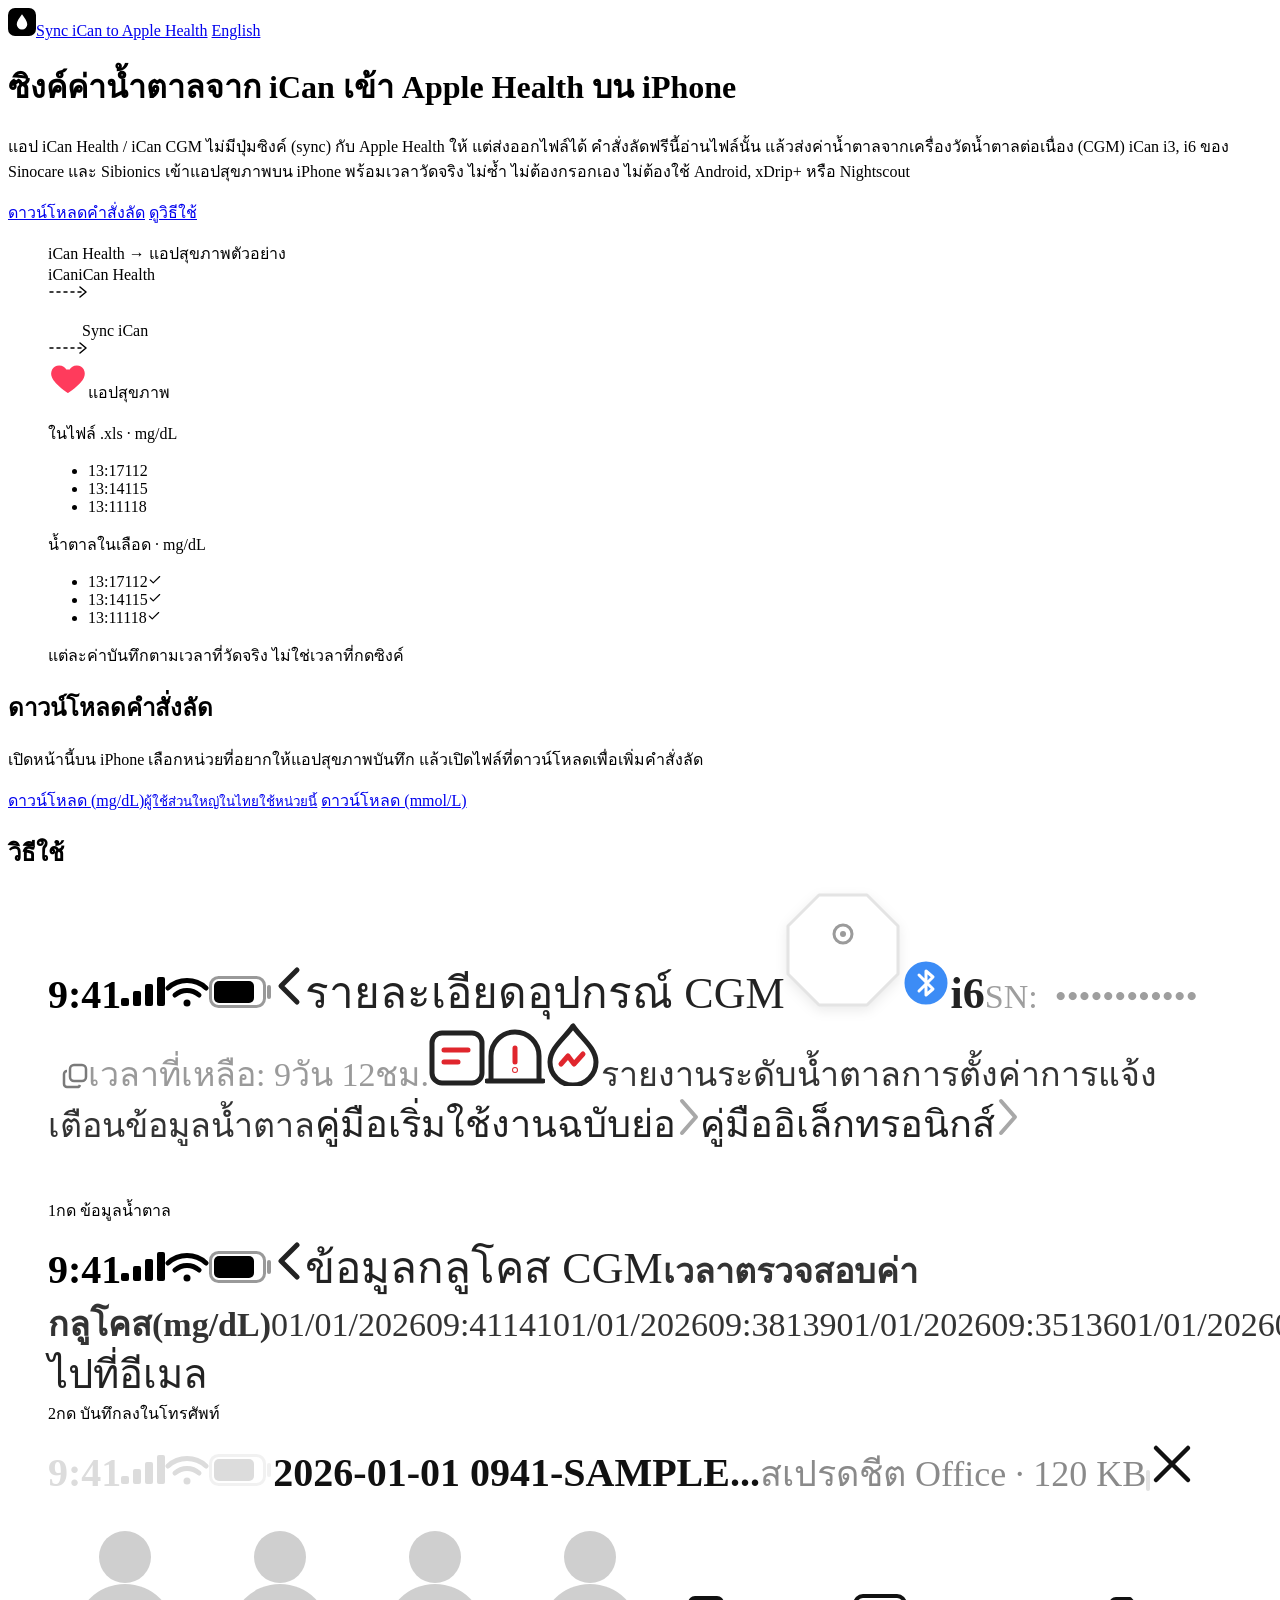
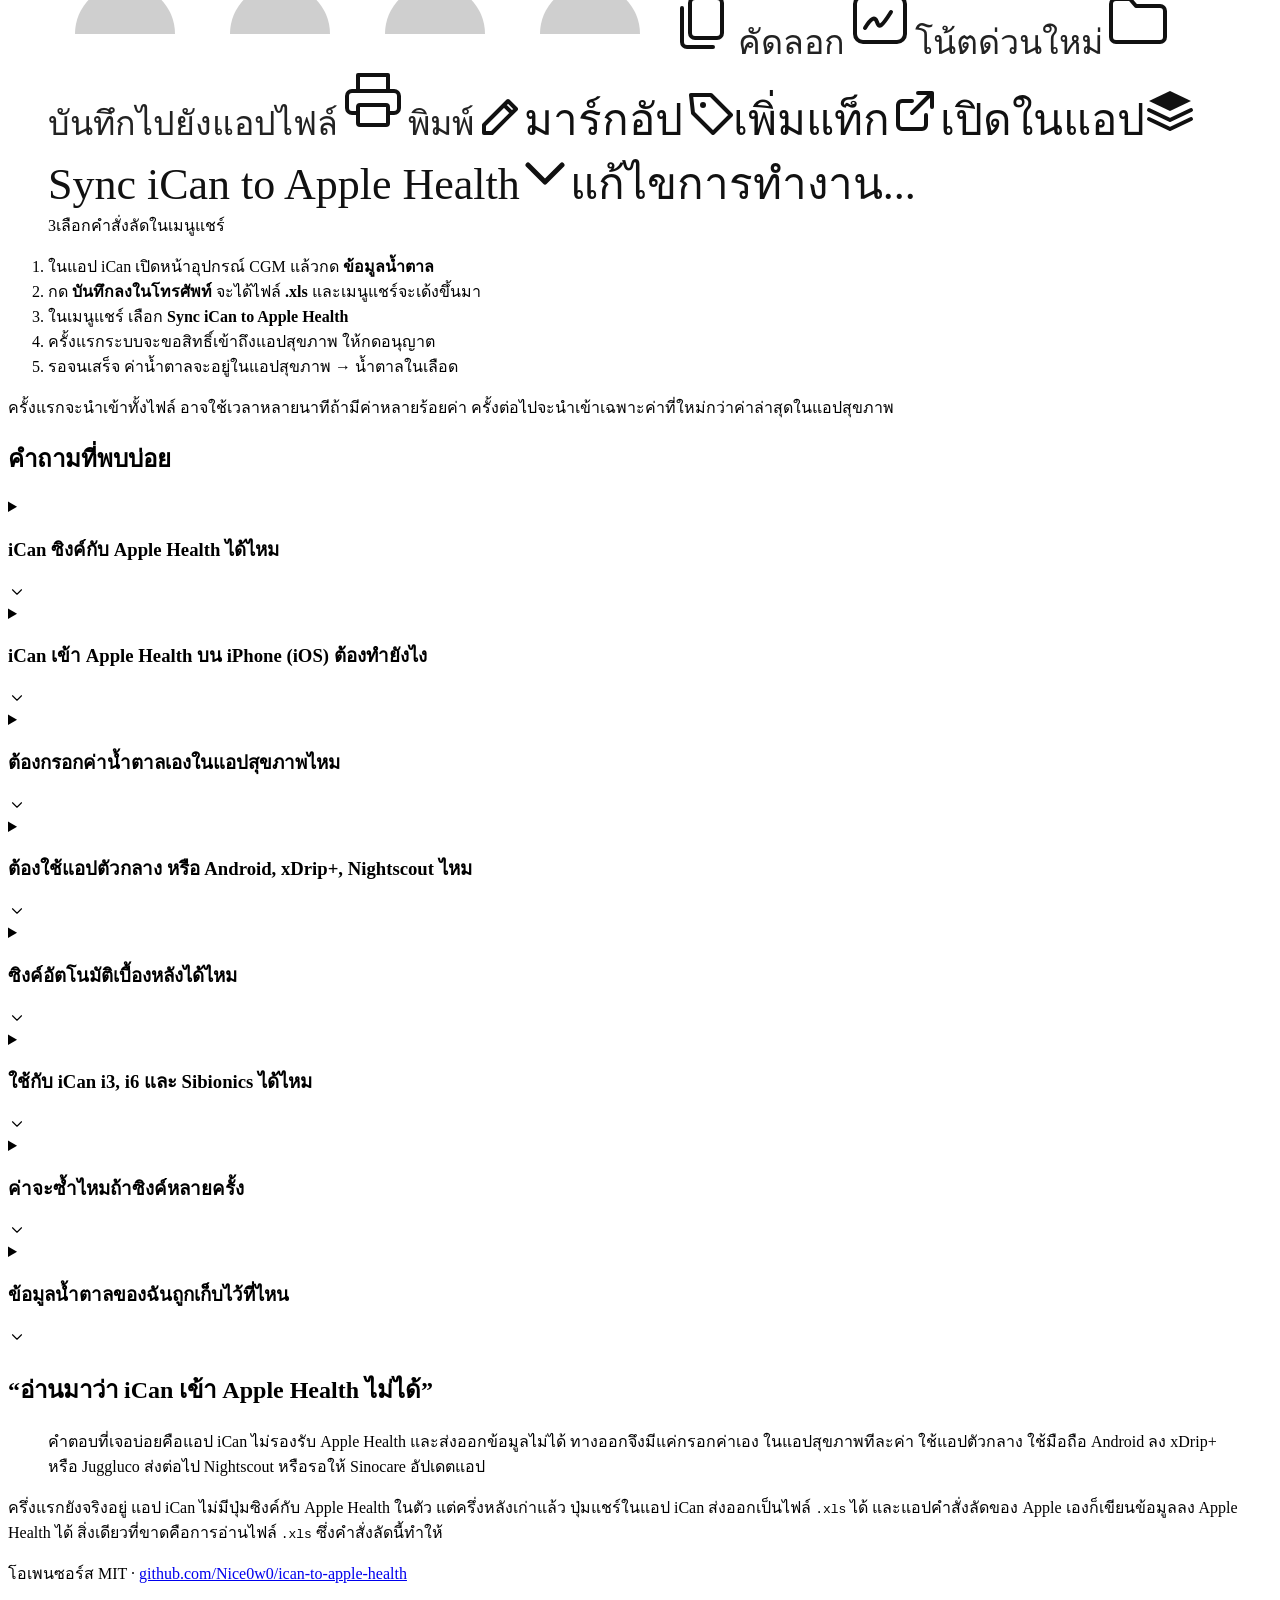
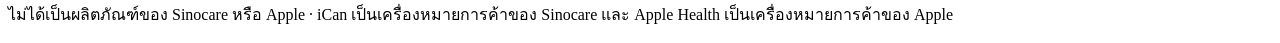
==== commit 7b710cd8: "Show what it does in the hero: iCan Health → Sync iCan → Apple Health The one-day chart becomes thre" ====
--- a/public/index.html
+++ b/public/index.html
@@ -10,7 +10,7 @@
 <link rel="alternate" hreflang="en" href="https://ican-health-sync.vercel.app/en/">
 <link rel="alternate" hreflang="x-default" href="https://ican-health-sync.vercel.app/en/">
 <meta name="robots" content="index, follow">
-<meta name="theme-color" content="#e5354f">
+<meta name="theme-color" content="#d11f25">
 
 <meta property="og:type" content="website">
 <meta property="og:site_name" content="Sync iCan to Apple Health">
@@ -27,7 +27,7 @@
 <meta name="twitter:description" content="ส่งค่าน้ำตาลจาก CGM iCan / Sibionics เข้า Apple Health ด้วยคำสั่งลัดฟรี">
 <meta name="twitter:image" content="https://ican-health-sync.vercel.app/og.png">
 
-<link rel="icon" href="data:image/svg+xml,%3Csvg xmlns='http://www.w3.org/2000/svg' viewBox='0 0 32 32'%3E%3Crect width='32' height='32' rx='8' fill='%23e5354f'/%3E%3Cpath d='M16 7c-3 4.5-6 8-6 11.5a6 6 0 0 0 12 0C22 15 19 11.5 16 7z' fill='%23fff'/%3E%3C/svg%3E">
+<link rel="icon" href="data:image/svg+xml,%3Csvg xmlns='http://www.w3.org/2000/svg' viewBox='0 0 32 32'%3E%3Crect width='32' height='32' rx='8' fill='%23d11f25'/%3E%3Cpath d='M16 7c-3 4.5-6 8-6 11.5a6 6 0 0 0 12 0C22 15 19 11.5 16 7z' fill='%23fff'/%3E%3C/svg%3E">
 
 <script type="application/ld+json">
 {
@@ -117,20 +117,19 @@
         <a class="link" href="#how">ดูวิธีใช้</a>
       </div>
     </div>
-    <figure class="reading">
-      <div class="reading-head"><span>น้ำตาลในเลือด</span><span class="tag">ตัวอย่าง</span></div>
-      <div class="figure"><span class="value">112</span><span class="unit">mg/dL</span><span class="time">13:17</span></div>
-      <svg class="chart" viewBox="0 0 320 152" role="img" aria-label="ตัวอย่างค่าน้ำตาลหนึ่งวันในแอปสุขภาพ ค่าล่าสุด 112 mg/dL เวลา 13:17">
-          <rect class="band" x="30" y="20.5" width="284" height="90.9" rx="4"/>
-          <line class="grid" x1="30" x2="314" y1="20.5" y2="20.5"/>
-          <line class="grid" x1="30" x2="314" y1="111.5" y2="111.5"/>
-          <text class="label" x="24" y="24.5" text-anchor="end">180</text>
-          <text class="label" x="24" y="115.5" text-anchor="end">70</text>
-          <text class="label" x="30.0" y="146" text-anchor="middle">00</text><text class="label" x="101.0" y="146" text-anchor="middle">06</text><text class="label" x="172.0" y="146" text-anchor="middle">12</text><text class="label" x="243.0" y="146" text-anchor="middle">18</text><text class="label" x="314.0" y="146" text-anchor="middle">24</text>
-          <circle class="dot" cx="30.0" cy="85.8" r="1.6"/><circle class="dot" cx="31.2" cy="85.8" r="1.6"/><circle class="dot" cx="32.4" cy="85.0" r="1.6"/><circle class="dot" cx="33.5" cy="84.2" r="1.6"/><circle class="dot" cx="34.7" cy="84.2" r="1.6"/><circle class="dot" cx="35.9" cy="83.4" r="1.6"/><circle class="dot" cx="37.1" cy="83.4" r="1.6"/><circle class="dot" cx="38.3" cy="82.5" r="1.6"/><circle class="dot" cx="39.5" cy="82.5" r="1.6"/><circle class="dot" cx="40.6" cy="82.5" r="1.6"/><circle class="dot" cx="41.8" cy="82.5" r="1.6"/><circle class="dot" cx="43.0" cy="82.5" r="1.6"/><circle class="dot" cx="44.2" cy="82.5" r="1.6"/><circle class="dot" cx="45.4" cy="83.4" r="1.6"/><circle class="dot" cx="46.6" cy="83.4" r="1.6"/><circle class="dot" cx="47.8" cy="84.2" r="1.6"/><circle class="dot" cx="48.9" cy="85.0" r="1.6"/><circle class="dot" cx="50.1" cy="85.0" r="1.6"/><circle class="dot" cx="51.3" cy="85.8" r="1.6"/><circle class="dot" cx="52.5" cy="86.7" r="1.6"/><circle class="dot" cx="53.7" cy="87.5" r="1.6"/><circle class="dot" cx="54.8" cy="87.5" r="1.6"/><circle class="dot" cx="56.0" cy="88.3" r="1.6"/><circle class="dot" cx="57.2" cy="89.1" r="1.6"/><circle class="dot" cx="58.4" cy="89.1" r="1.6"/><circle class="dot" cx="59.6" cy="90.0" r="1.6"/><circle class="dot" cx="60.8" cy="90.0" r="1.6"/><circle class="dot" cx="62.0" cy="90.0" r="1.6"/><circle class="dot" cx="63.1" cy="90.8" r="1.6"/><circle class="dot" cx="64.3" cy="90.8" r="1.6"/><circle class="dot" cx="65.5" cy="90.8" r="1.6"/><circle class="dot" cx="66.7" cy="90.8" r="1.6"/><circle class="dot" cx="67.9" cy="90.0" r="1.6"/><circle class="dot" cx="69.0" cy="90.0" r="1.6"/><circle class="dot" cx="70.2" cy="90.0" r="1.6"/><circle class="dot" cx="71.4" cy="89.1" r="1.6"/><circle class="dot" cx="72.6" cy="89.1" r="1.6"/><circle class="dot" cx="73.8" cy="88.3" r="1.6"/><circle class="dot" cx="75.0" cy="88.3" r="1.6"/><circle class="dot" cx="76.2" cy="87.5" r="1.6"/><circle class="dot" cx="77.3" cy="87.5" r="1.6"/><circle class="dot" cx="78.5" cy="86.7" r="1.6"/><circle class="dot" cx="79.7" cy="86.7" r="1.6"/><circle class="dot" cx="80.9" cy="86.7" r="1.6"/><circle class="dot" cx="82.1" cy="86.7" r="1.6"/><circle class="dot" cx="83.2" cy="86.7" r="1.6"/><circle class="dot" cx="84.4" cy="86.7" r="1.6"/><circle class="dot" cx="85.6" cy="86.7" r="1.6"/><circle class="dot" cx="86.8" cy="86.7" r="1.6"/><circle class="dot" cx="88.0" cy="87.5" r="1.6"/><circle class="dot" cx="89.2" cy="87.5" r="1.6"/><circle class="dot" cx="90.3" cy="88.3" r="1.6"/><circle class="dot" cx="91.5" cy="88.3" r="1.6"/><circle class="dot" cx="92.7" cy="89.1" r="1.6"/><circle class="dot" cx="93.9" cy="90.0" r="1.6"/><circle class="dot" cx="95.1" cy="90.0" r="1.6"/><circle class="dot" cx="96.3" cy="90.8" r="1.6"/><circle class="dot" cx="97.5" cy="91.6" r="1.6"/><circle class="dot" cx="98.6" cy="92.5" r="1.6"/><circle class="dot" cx="99.8" cy="92.5" r="1.6"/><circle class="dot" cx="101.0" cy="93.3" r="1.6"/><circle class="dot" cx="102.2" cy="93.3" r="1.6"/><circle class="dot" cx="103.4" cy="94.1" r="1.6"/><circle class="dot" cx="104.5" cy="94.1" r="1.6"/><circle class="dot" cx="105.7" cy="94.1" r="1.6"/><circle class="dot" cx="106.9" cy="94.1" r="1.6"/><circle class="dot" cx="108.1" cy="94.1" r="1.6"/><circle class="dot" cx="109.3" cy="93.3" r="1.6"/><circle class="dot" cx="110.5" cy="93.3" r="1.6"/><circle class="dot" cx="111.7" cy="92.5" r="1.6"/><circle class="dot" cx="112.8" cy="91.6" r="1.6"/><circle class="dot" cx="114.0" cy="90.8" r="1.6"/><circle class="dot" cx="115.2" cy="90.0" r="1.6"/><circle class="dot" cx="116.4" cy="88.3" r="1.6"/><circle class="dot" cx="117.6" cy="85.8" r="1.6"/><circle class="dot" cx="118.8" cy="83.4" r="1.6"/><circle class="dot" cx="119.9" cy="80.1" r="1.6"/><circle class="dot" cx="121.1" cy="75.9" r="1.6"/><circle class="dot" cx="122.3" cy="71.0" r="1.6"/><circle class="dot" cx="123.5" cy="65.2" r="1.6"/><circle class="dot" cx="124.7" cy="58.6" r="1.6"/><circle class="dot" cx="125.9" cy="51.9" r="1.6"/><circle class="dot" cx="127.0" cy="46.2" r="1.6"/><circle class="dot" cx="128.2" cy="40.4" r="1.6"/><circle class="dot" cx="129.4" cy="36.2" r="1.6"/><circle class="dot" cx="130.6" cy="33.8" r="1.6"/><circle class="dot" cx="131.8" cy="32.9" r="1.6"/><circle class="dot" cx="132.9" cy="33.8" r="1.6"/><circle class="dot" cx="134.1" cy="37.1" r="1.6"/><circle class="dot" cx="135.3" cy="41.2" r="1.6"/><circle class="dot" cx="136.5" cy="47.0" r="1.6"/><circle class="dot" cx="137.7" cy="52.8" r="1.6"/><circle class="dot" cx="138.9" cy="59.4" r="1.6"/><circle class="dot" cx="140.1" cy="66.0" r="1.6"/><circle class="dot" cx="141.2" cy="71.8" r="1.6"/><circle class="dot" cx="142.4" cy="75.9" r="1.6"/><circle class="dot" cx="143.6" cy="80.1" r="1.6"/><circle class="dot" cx="144.8" cy="83.4" r="1.6"/><circle class="dot" cx="146.0" cy="85.8" r="1.6"/><circle class="dot" cx="147.1" cy="87.5" r="1.6"/><circle class="dot" cx="148.3" cy="88.3" r="1.6"/><circle class="dot" cx="149.5" cy="89.1" r="1.6"/><circle class="dot" cx="150.7" cy="89.1" r="1.6"/><circle class="dot" cx="151.9" cy="89.1" r="1.6"/><circle class="dot" cx="153.1" cy="89.1" r="1.6"/><circle class="dot" cx="154.2" cy="89.1" r="1.6"/><circle class="dot" cx="155.4" cy="88.3" r="1.6"/><circle class="dot" cx="156.6" cy="88.3" r="1.6"/><circle class="dot" cx="157.8" cy="87.5" r="1.6"/><circle class="dot" cx="159.0" cy="86.7" r="1.6"/><circle class="dot" cx="160.2" cy="86.7" r="1.6"/><circle class="dot" cx="161.3" cy="85.8" r="1.6"/><circle class="dot" cx="162.5" cy="85.0" r="1.6"/><circle class="dot" cx="163.7" cy="84.2" r="1.6"/><circle class="dot" cx="164.9" cy="82.5" r="1.6"/><circle class="dot" cx="166.1" cy="81.7" r="1.6"/><circle class="dot" cx="167.3" cy="79.2" r="1.6"/><circle class="dot" cx="168.4" cy="76.7" r="1.6"/><circle class="dot" cx="169.6" cy="73.4" r="1.6"/><circle class="dot" cx="170.8" cy="68.5" r="1.6"/><circle class="dot" cx="172.0" cy="63.5" r="1.6"/><circle class="dot" cx="173.2" cy="58.6" r="1.6"/><circle class="dot" cx="174.4" cy="53.6" r="1.6"/><circle class="dot" cx="175.6" cy="49.5" r="1.6"/><circle class="dot" cx="176.7" cy="47.0" r="1.6"/><circle class="dot" cx="177.9" cy="46.2" r="1.6"/><circle class="dot" cx="179.1" cy="47.8" r="1.6"/><circle class="dot" cx="180.3" cy="51.1" r="1.6"/><circle class="dot" cx="181.5" cy="56.1" r="1.6"/><circle class="dot" cx="182.7" cy="61.9" r="1.6"/><circle class="dot" cx="183.8" cy="68.5" r="1.6"/><circle class="dot" cx="185.0" cy="74.3" r="1.6"/>
-          <circle class="now-ring" cx="187.2" cy="76.7" r="8"/>
-          <circle class="now" cx="187.2" cy="76.7" r="4"/>
-        </svg>
+    <figure class="reading" aria-label="ตัวอย่าง: ค่าน้ำตาลจากไฟล์ของแอป iCan Health ถูกบันทึกลงแอปสุขภาพด้วยเวลาเดิม">
+      <div class="reading-head"><span>iCan Health → แอปสุขภาพ</span><span class="tag">ตัวอย่าง</span></div>
+      <div class="flow">
+        <div class="app"><span class="icon ican" aria-hidden="true">iCan</span><span>iCan Health</span></div>
+        <span class="arrow" aria-hidden="true"><svg width="40" height="12" viewBox="0 0 40 12" fill="none"><path d="M2 6h32" stroke="currentColor" stroke-width="1.5" stroke-dasharray="3 4" stroke-linecap="round"/><path d="m32 1 6 5-6 5" stroke="currentColor" stroke-width="1.5" stroke-linecap="round" stroke-linejoin="round"/></svg></span>
+        <div class="app"><span class="icon sync"><svg width="34" height="34" viewBox="0 0 24 24" fill="none" stroke="#fff" stroke-width="2" stroke-linecap="round" stroke-linejoin="round" aria-hidden="true"><path d="M21 12a9 9 0 0 0-15.5-6.2L3 8.3"/><path d="M3 3v5.3h5.3"/><path d="M3 12a9 9 0 0 0 15.5 6.2L21 15.7"/><path d="M21 21v-5.3h-5.3"/></svg></span><span>Sync iCan</span></div>
+        <span class="arrow" aria-hidden="true"><svg width="40" height="12" viewBox="0 0 40 12" fill="none"><path d="M2 6h32" stroke="currentColor" stroke-width="1.5" stroke-dasharray="3 4" stroke-linecap="round"/><path d="m32 1 6 5-6 5" stroke="currentColor" stroke-width="1.5" stroke-linecap="round" stroke-linejoin="round"/></svg></span>
+        <div class="app"><span class="icon health"><svg width="40" height="40" viewBox="0 0 24 24" aria-hidden="true"><path fill="#ff3b5c" d="M12 21s-7.5-4.6-9.6-9.3C.9 8.3 3 4.5 6.7 4.5c2.1 0 3.6 1.1 4.3 2.4h2c.7-1.3 2.2-2.4 4.3-2.4 3.7 0 5.8 3.8 4.3 7.2C19.5 16.4 12 21 12 21z"/></svg></span><span>แอปสุขภาพ</span></div>
+      </div>
+      <div class="ledger">
+        <div class="col"><p>ในไฟล์ .xls · mg/dL</p><ul><li><span>13:17</span><span>112</span></li><li><span>13:14</span><span>115</span></li><li><span>13:11</span><span>118</span></li></ul></div>
+        <div class="col"><p>น้ำตาลในเลือด · mg/dL</p><ul><li><span>13:17</span><span>112<svg width="14" height="14" viewBox="0 0 24 24" fill="none" stroke="currentColor" stroke-width="2" stroke-linecap="round" stroke-linejoin="round" aria-hidden="true"><path d="M20 6 9 17l-5-5"/></svg></span></li><li><span>13:14</span><span>115<svg width="14" height="14" viewBox="0 0 24 24" fill="none" stroke="currentColor" stroke-width="2" stroke-linecap="round" stroke-linejoin="round" aria-hidden="true"><path d="M20 6 9 17l-5-5"/></svg></span></li><li><span>13:11</span><span>118<svg width="14" height="14" viewBox="0 0 24 24" fill="none" stroke="currentColor" stroke-width="2" stroke-linecap="round" stroke-linejoin="round" aria-hidden="true"><path d="M20 6 9 17l-5-5"/></svg></span></li></ul></div>
+      </div>
       <figcaption class="caption">แต่ละค่าบันทึกตามเวลาที่วัดจริง ไม่ใช่เวลาที่กดซิงค์</figcaption>
     </figure>
   </header>
@@ -215,7 +214,7 @@
 </main>
 
 <div class="wrap">
-  <footer class="foot"><p>โอเพนซอร์ส MIT · <a href="https://github.com/Nice0w0/ican-to-apple-health">github.com/Nice0w0/ican-to-apple-health</a></p></footer>
+  <footer class="foot"><p>โอเพนซอร์ส MIT · <a href="https://github.com/Nice0w0/ican-to-apple-health">github.com/Nice0w0/ican-to-apple-health</a></p><p>ไม่ได้เป็นผลิตภัณฑ์ของ Sinocare หรือ Apple · iCan เป็นเครื่องหมายการค้าของ Sinocare และ Apple Health เป็นเครื่องหมายการค้าของ Apple</p></footer>
 </div>
 </body>
 </html>
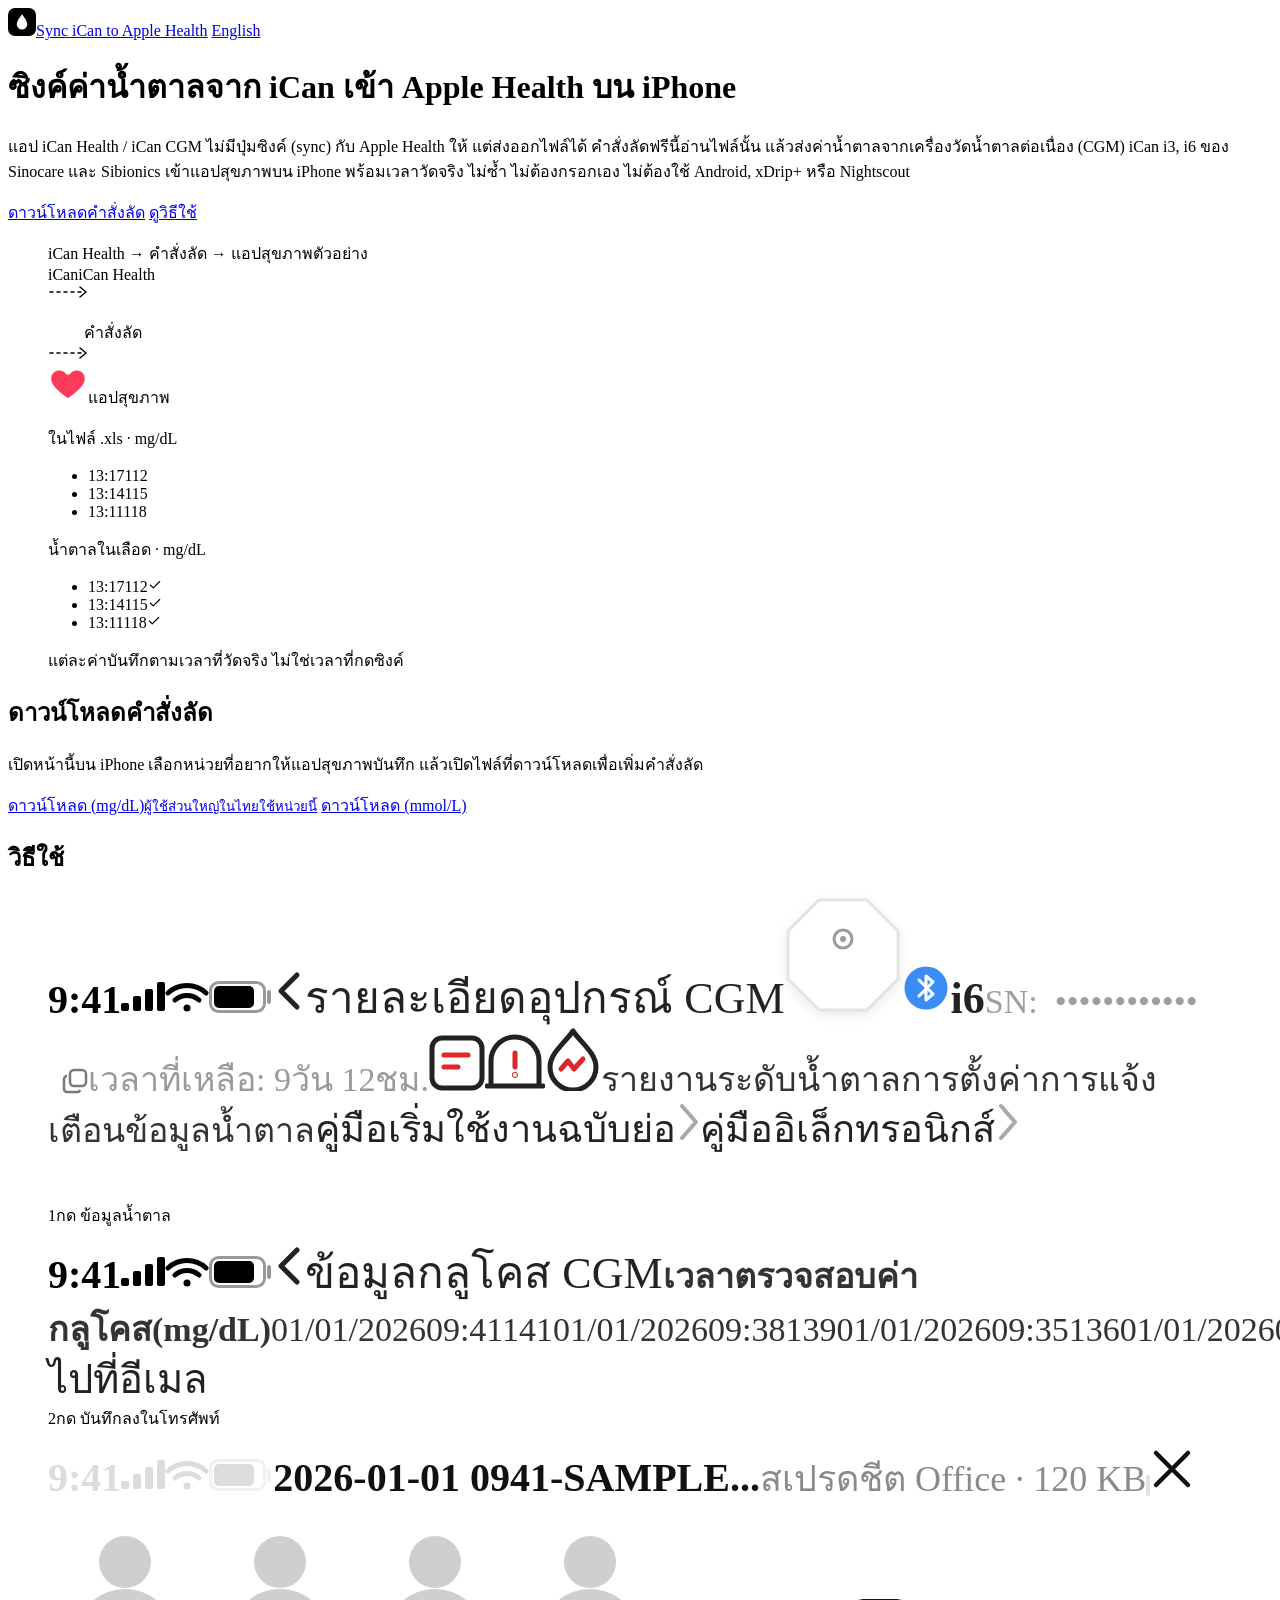
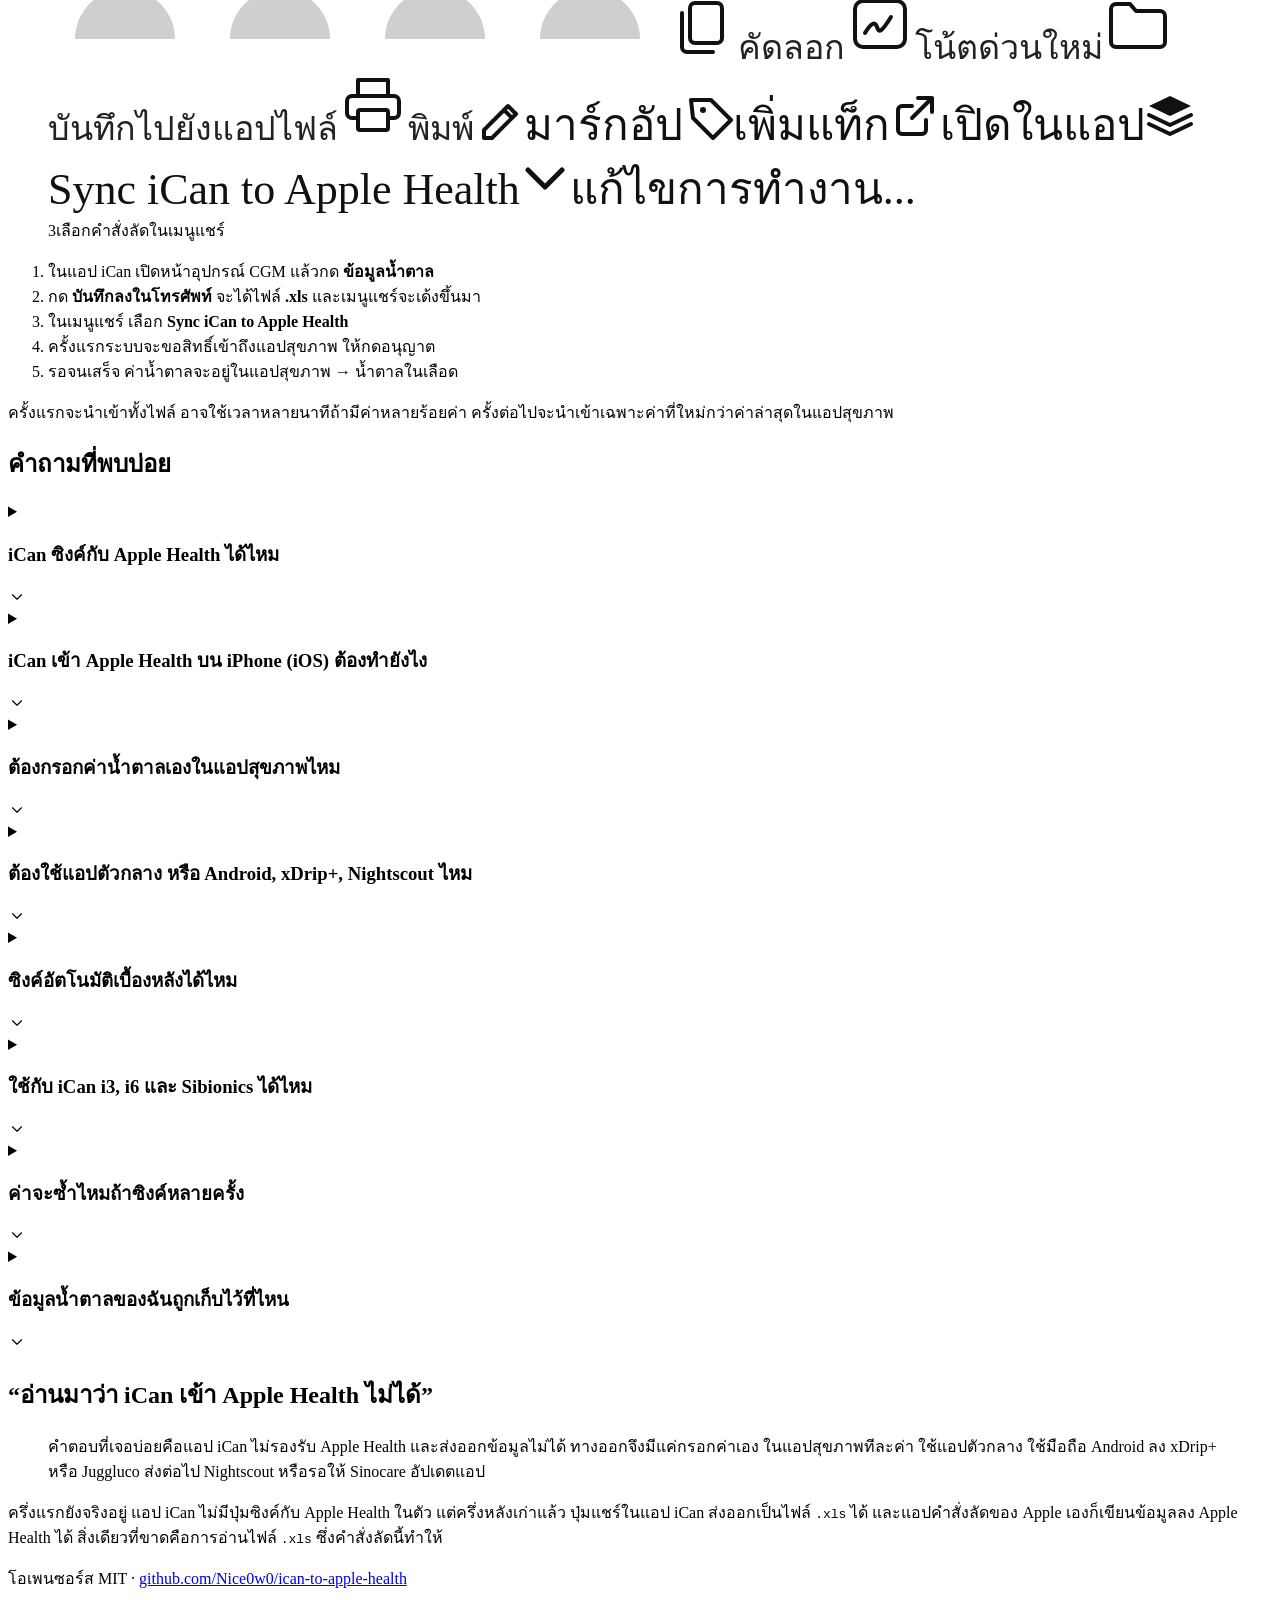
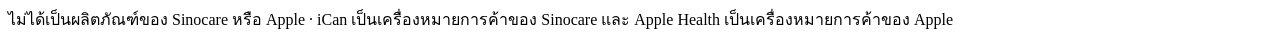
==== commit 1d3c6498: "Make the middle tile a blue sync icon labelled as the shortcut Co-Authored-By: Claude Opus 5.5 <nore" ====
--- a/public/index.html
+++ b/public/index.html
@@ -118,11 +118,11 @@
       </div>
     </div>
     <figure class="reading" aria-label="ตัวอย่าง: ค่าน้ำตาลจากไฟล์ของแอป iCan Health ถูกบันทึกลงแอปสุขภาพด้วยเวลาเดิม">
-      <div class="reading-head"><span>iCan Health → แอปสุขภาพ</span><span class="tag">ตัวอย่าง</span></div>
+      <div class="reading-head"><span>iCan Health → คำสั่งลัด → แอปสุขภาพ</span><span class="tag">ตัวอย่าง</span></div>
       <div class="flow">
         <div class="app"><span class="icon ican" aria-hidden="true">iCan</span><span>iCan Health</span></div>
         <span class="arrow" aria-hidden="true"><svg width="40" height="12" viewBox="0 0 40 12" fill="none"><path d="M2 6h32" stroke="currentColor" stroke-width="1.5" stroke-dasharray="3 4" stroke-linecap="round"/><path d="m32 1 6 5-6 5" stroke="currentColor" stroke-width="1.5" stroke-linecap="round" stroke-linejoin="round"/></svg></span>
-        <div class="app"><span class="icon sync"><svg width="34" height="34" viewBox="0 0 24 24" fill="none" stroke="#fff" stroke-width="2" stroke-linecap="round" stroke-linejoin="round" aria-hidden="true"><path d="M21 12a9 9 0 0 0-15.5-6.2L3 8.3"/><path d="M3 3v5.3h5.3"/><path d="M3 12a9 9 0 0 0 15.5 6.2L21 15.7"/><path d="M21 21v-5.3h-5.3"/></svg></span><span>Sync iCan</span></div>
+        <div class="app"><span class="icon sync"><svg width="36" height="36" viewBox="0 0 24 24" fill="none" stroke="#fff" stroke-width="2.25" stroke-linecap="round" stroke-linejoin="round" aria-hidden="true"><path d="M20 11a8 8 0 0 0-14.3-4.9L4 8"/><path d="M4 4v4h4"/><path d="M4 13a8 8 0 0 0 14.3 4.9L20 16"/><path d="M20 20v-4h-4"/></svg></span><span>คำสั่งลัด</span></div>
         <span class="arrow" aria-hidden="true"><svg width="40" height="12" viewBox="0 0 40 12" fill="none"><path d="M2 6h32" stroke="currentColor" stroke-width="1.5" stroke-dasharray="3 4" stroke-linecap="round"/><path d="m32 1 6 5-6 5" stroke="currentColor" stroke-width="1.5" stroke-linecap="round" stroke-linejoin="round"/></svg></span>
         <div class="app"><span class="icon health"><svg width="40" height="40" viewBox="0 0 24 24" aria-hidden="true"><path fill="#ff3b5c" d="M12 21s-7.5-4.6-9.6-9.3C.9 8.3 3 4.5 6.7 4.5c2.1 0 3.6 1.1 4.3 2.4h2c.7-1.3 2.2-2.4 4.3-2.4 3.7 0 5.8 3.8 4.3 7.2C19.5 16.4 12 21 12 21z"/></svg></span><span>แอปสุขภาพ</span></div>
       </div>
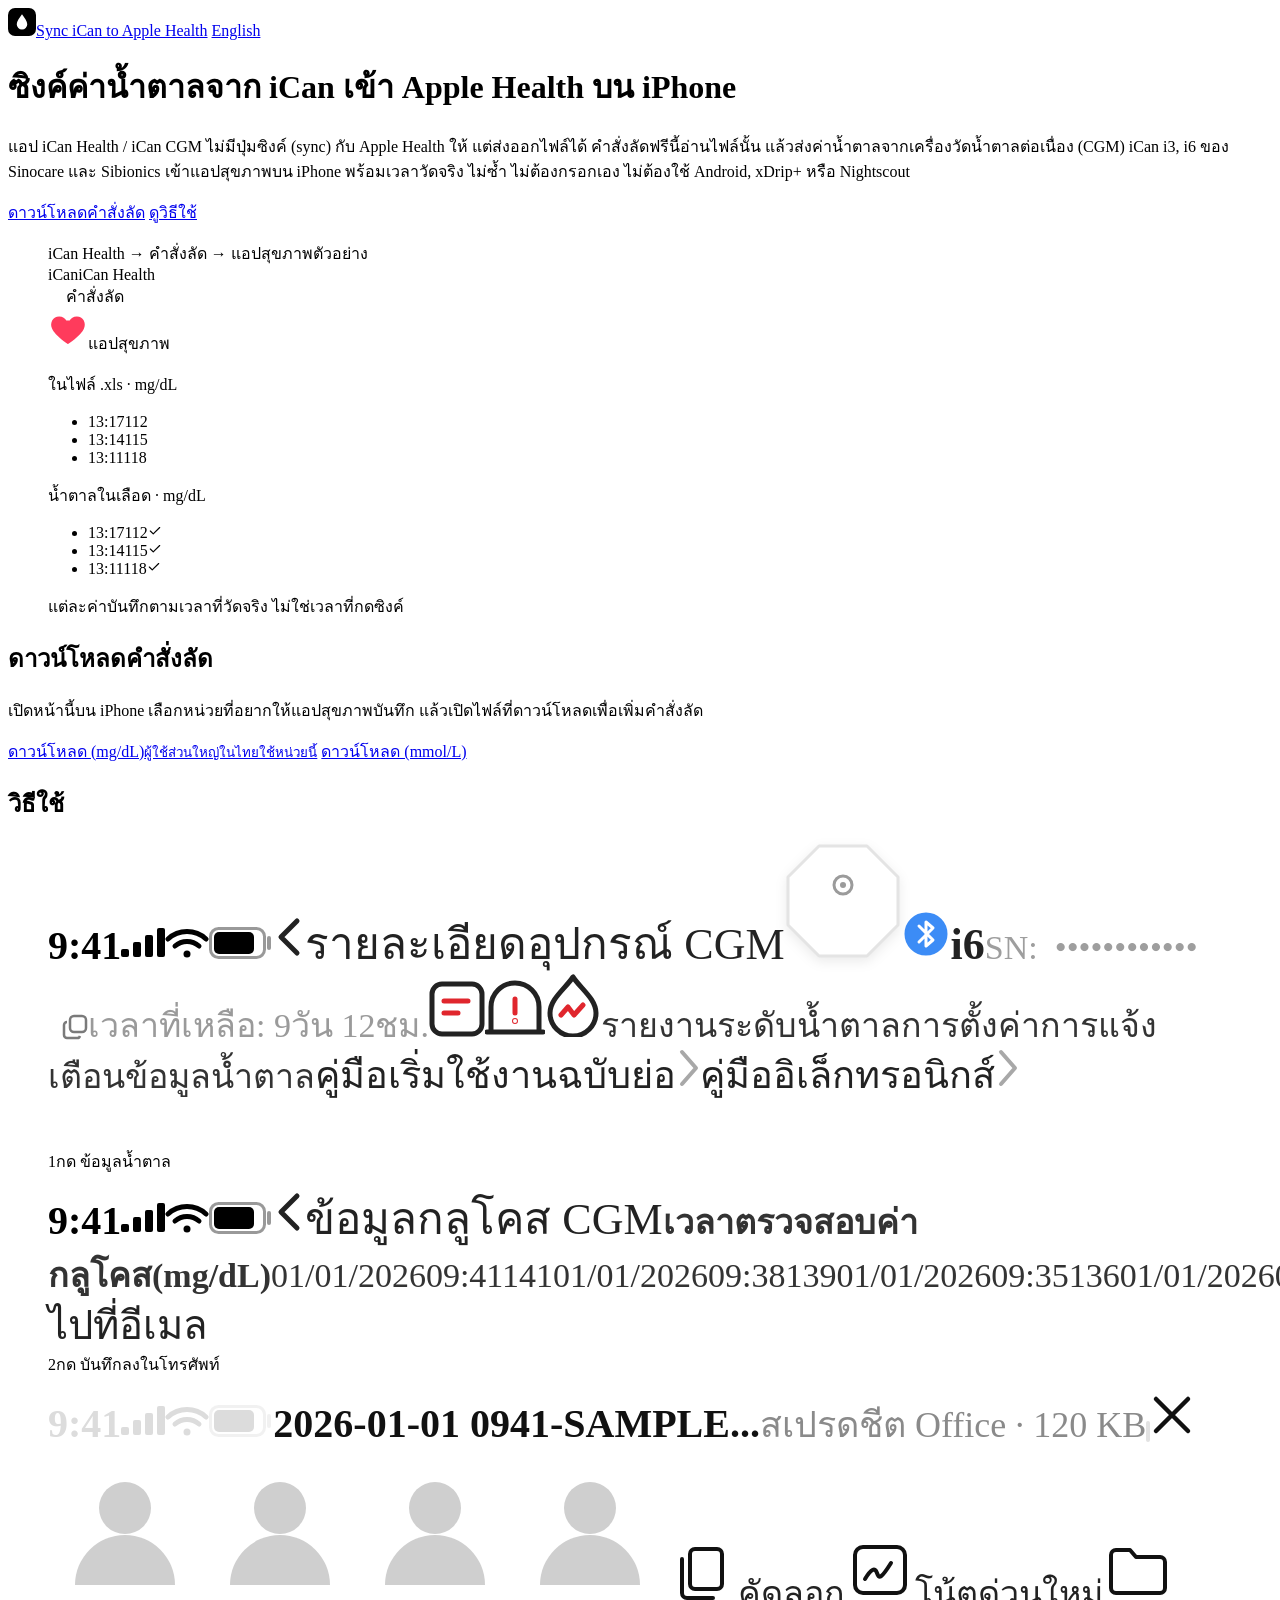
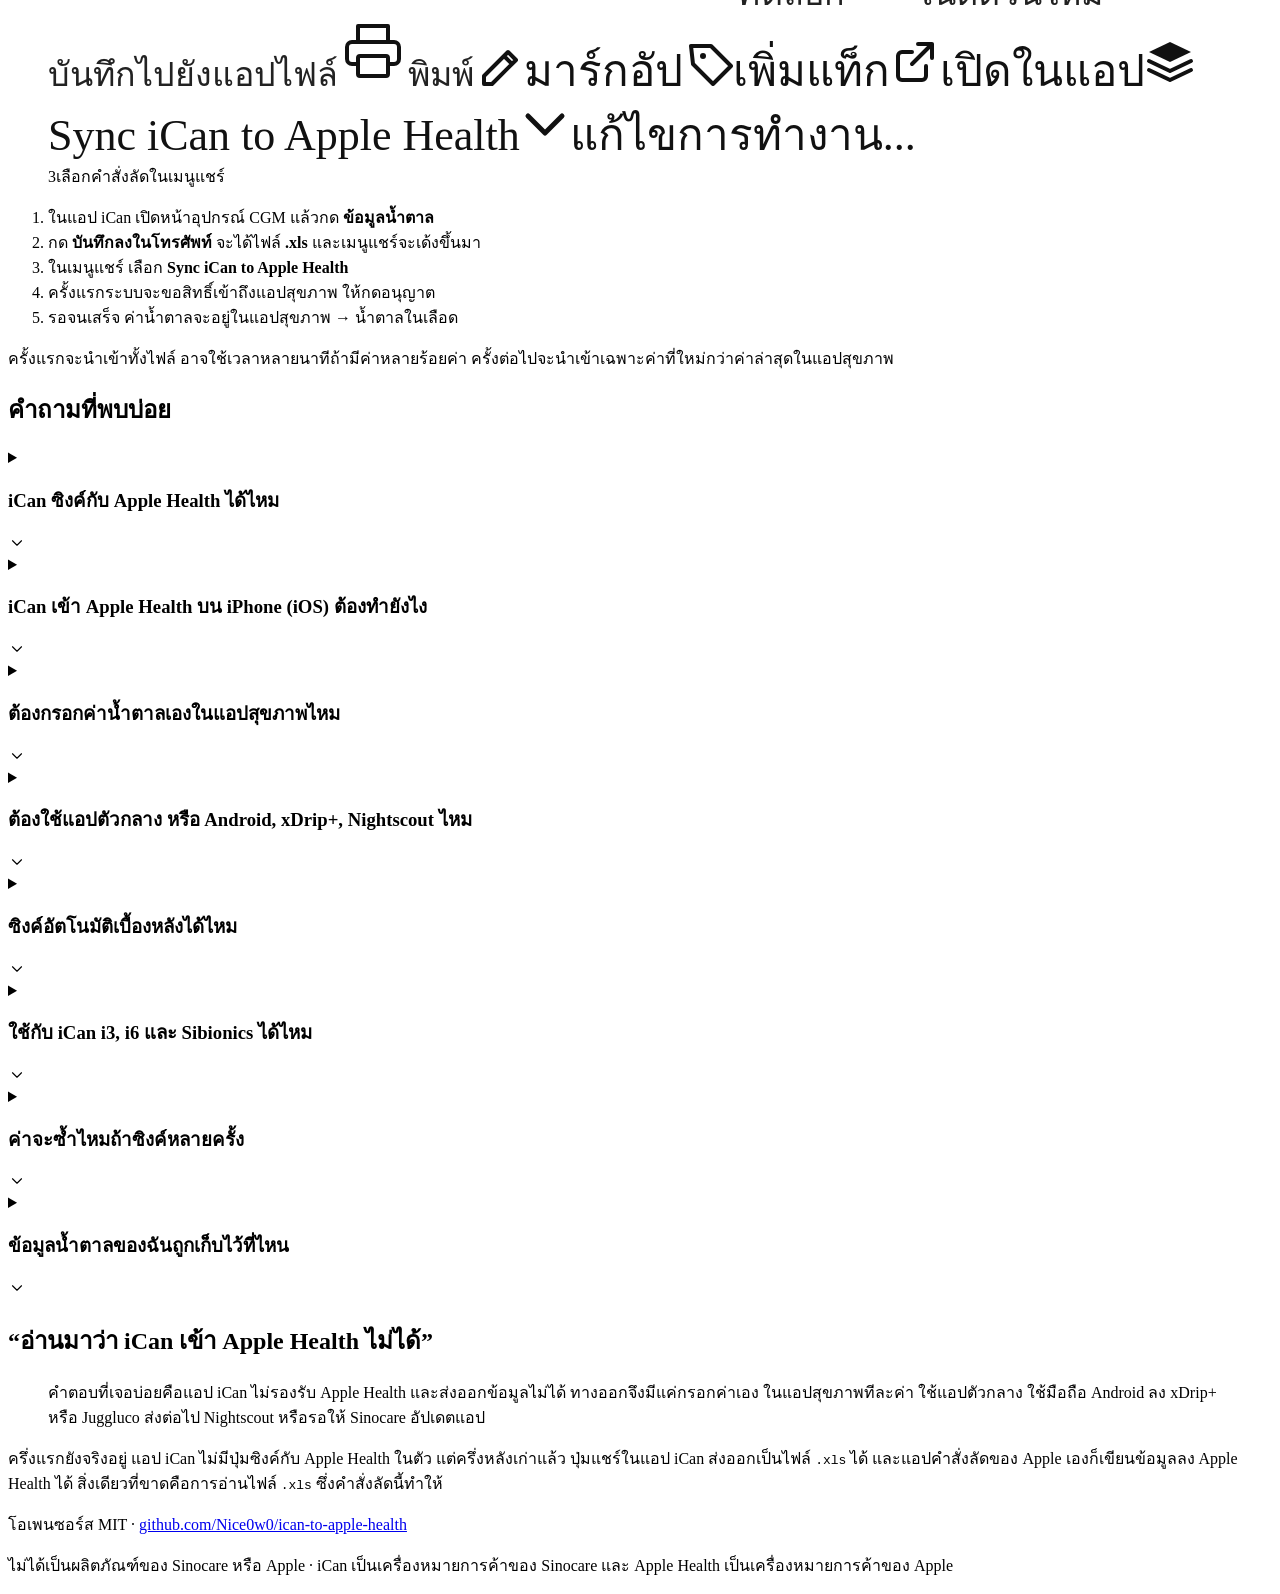
==== commit fe36bd83: "One arrow from iCan to Apple Health, with the shortcut under it Co-Authored-By: Claude Opus 5.5 <nor" ====
--- a/public/index.html
+++ b/public/index.html
@@ -121,9 +121,7 @@
       <div class="reading-head"><span>iCan Health → คำสั่งลัด → แอปสุขภาพ</span><span class="tag">ตัวอย่าง</span></div>
       <div class="flow">
         <div class="app"><span class="icon ican" aria-hidden="true">iCan</span><span>iCan Health</span></div>
-        <span class="arrow" aria-hidden="true"><svg width="40" height="12" viewBox="0 0 40 12" fill="none"><path d="M2 6h32" stroke="currentColor" stroke-width="1.5" stroke-dasharray="3 4" stroke-linecap="round"/><path d="m32 1 6 5-6 5" stroke="currentColor" stroke-width="1.5" stroke-linecap="round" stroke-linejoin="round"/></svg></span>
-        <div class="app"><span class="icon sync"><svg width="36" height="36" viewBox="0 0 24 24" fill="none" stroke="#fff" stroke-width="2.25" stroke-linecap="round" stroke-linejoin="round" aria-hidden="true"><path d="M20 11a8 8 0 0 0-14.3-4.9L4 8"/><path d="M4 4v4h4"/><path d="M4 13a8 8 0 0 0 14.3 4.9L20 16"/><path d="M20 20v-4h-4"/></svg></span><span>คำสั่งลัด</span></div>
-        <span class="arrow" aria-hidden="true"><svg width="40" height="12" viewBox="0 0 40 12" fill="none"><path d="M2 6h32" stroke="currentColor" stroke-width="1.5" stroke-dasharray="3 4" stroke-linecap="round"/><path d="m32 1 6 5-6 5" stroke="currentColor" stroke-width="1.5" stroke-linecap="round" stroke-linejoin="round"/></svg></span>
+        <div class="via"><span class="line" aria-hidden="true"></span><span class="by"><span class="icon sync"><svg width="18" height="18" viewBox="0 0 24 24" fill="none" stroke="#fff" stroke-width="2.5" stroke-linecap="round" stroke-linejoin="round" aria-hidden="true"><path d="M20 11a8 8 0 0 0-14.3-4.9L4 8"/><path d="M4 4v4h4"/><path d="M4 13a8 8 0 0 0 14.3 4.9L20 16"/><path d="M20 20v-4h-4"/></svg></span>คำสั่งลัด</span></div>
         <div class="app"><span class="icon health"><svg width="40" height="40" viewBox="0 0 24 24" aria-hidden="true"><path fill="#ff3b5c" d="M12 21s-7.5-4.6-9.6-9.3C.9 8.3 3 4.5 6.7 4.5c2.1 0 3.6 1.1 4.3 2.4h2c.7-1.3 2.2-2.4 4.3-2.4 3.7 0 5.8 3.8 4.3 7.2C19.5 16.4 12 21 12 21z"/></svg></span><span>แอปสุขภาพ</span></div>
       </div>
       <div class="ledger">
